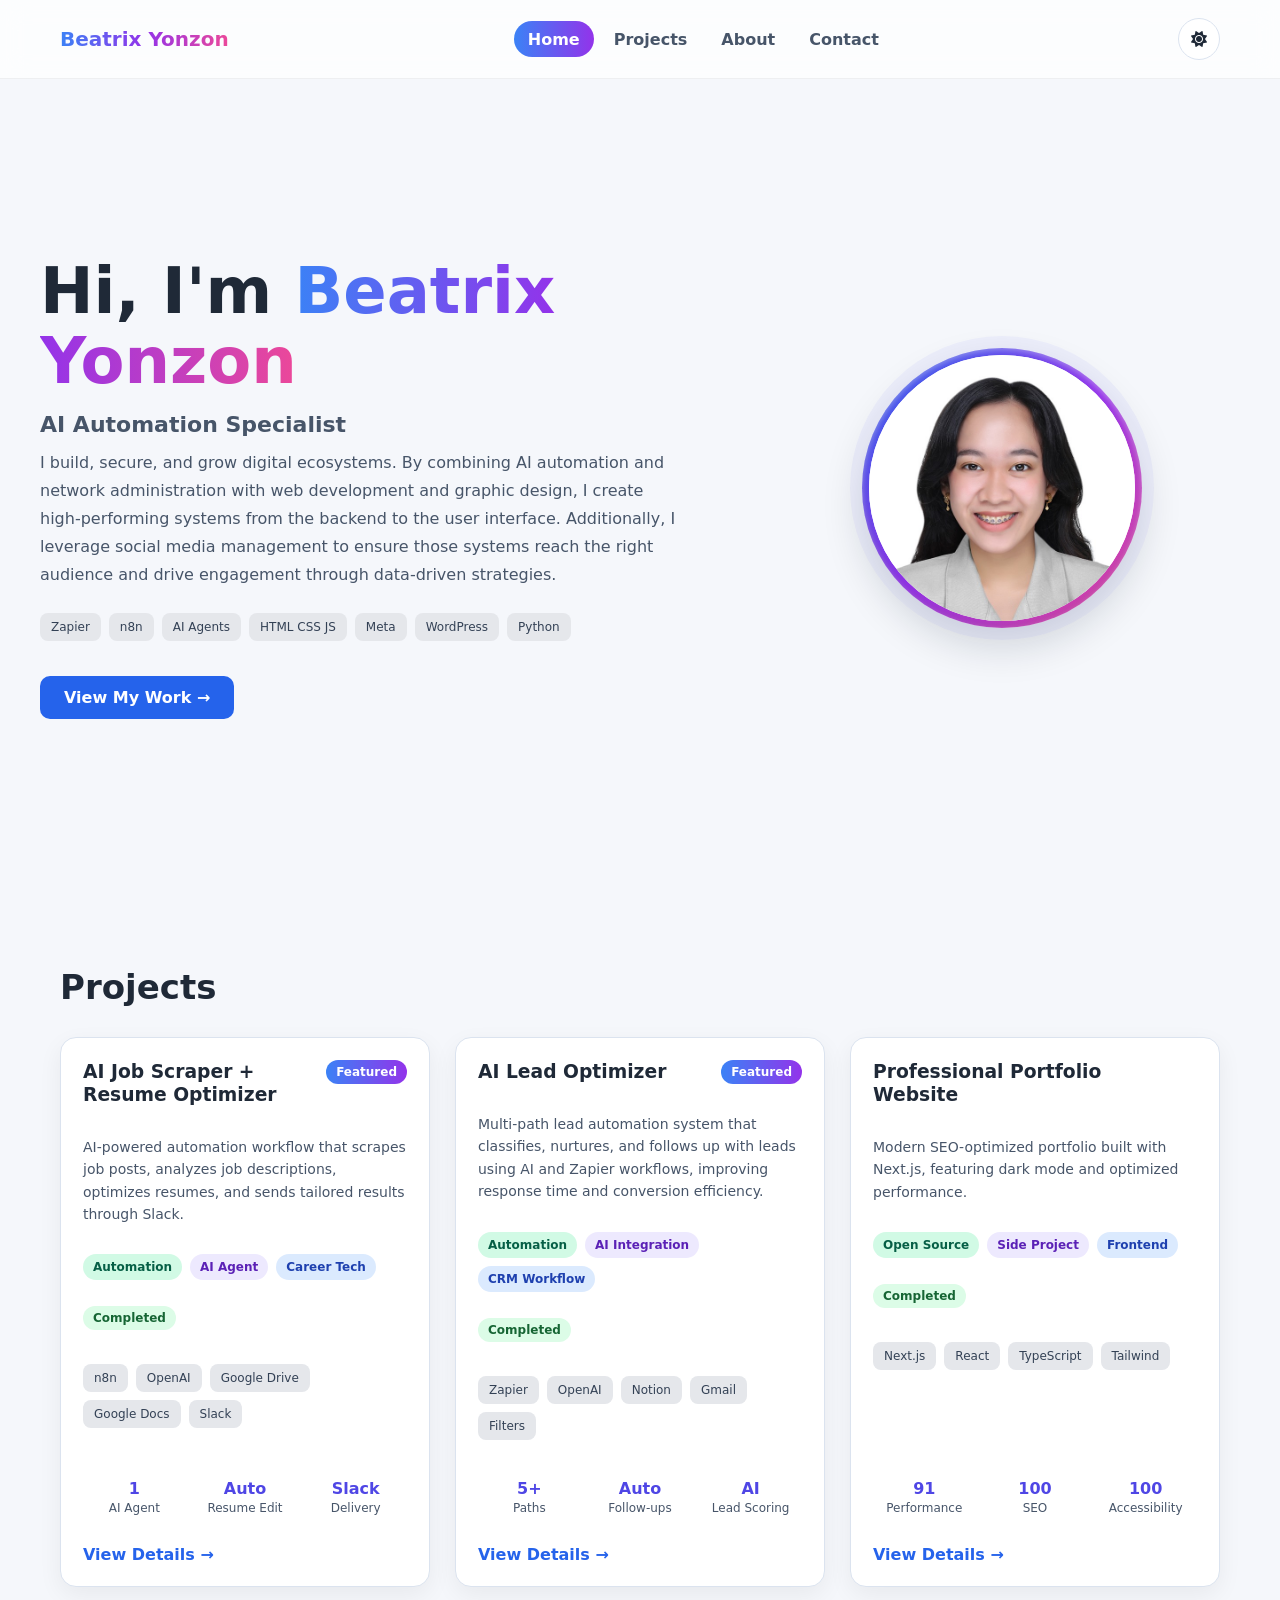
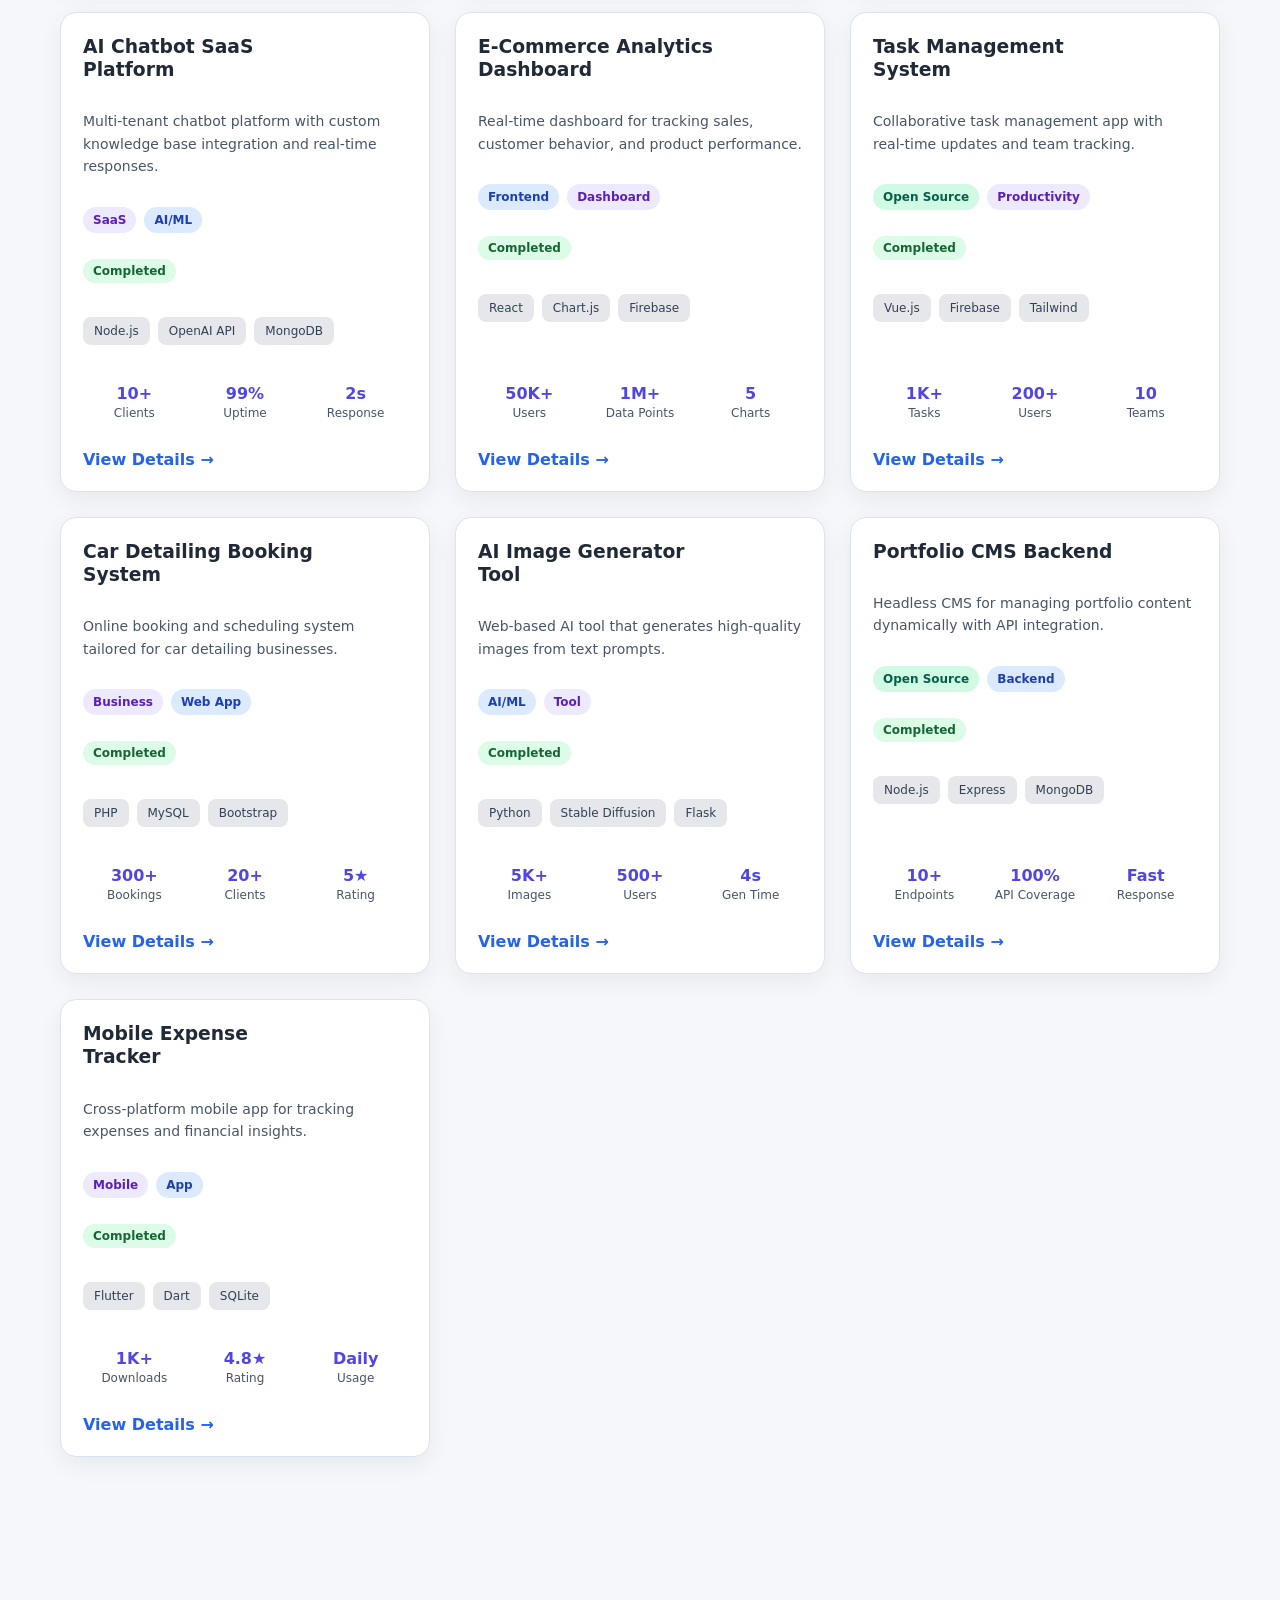
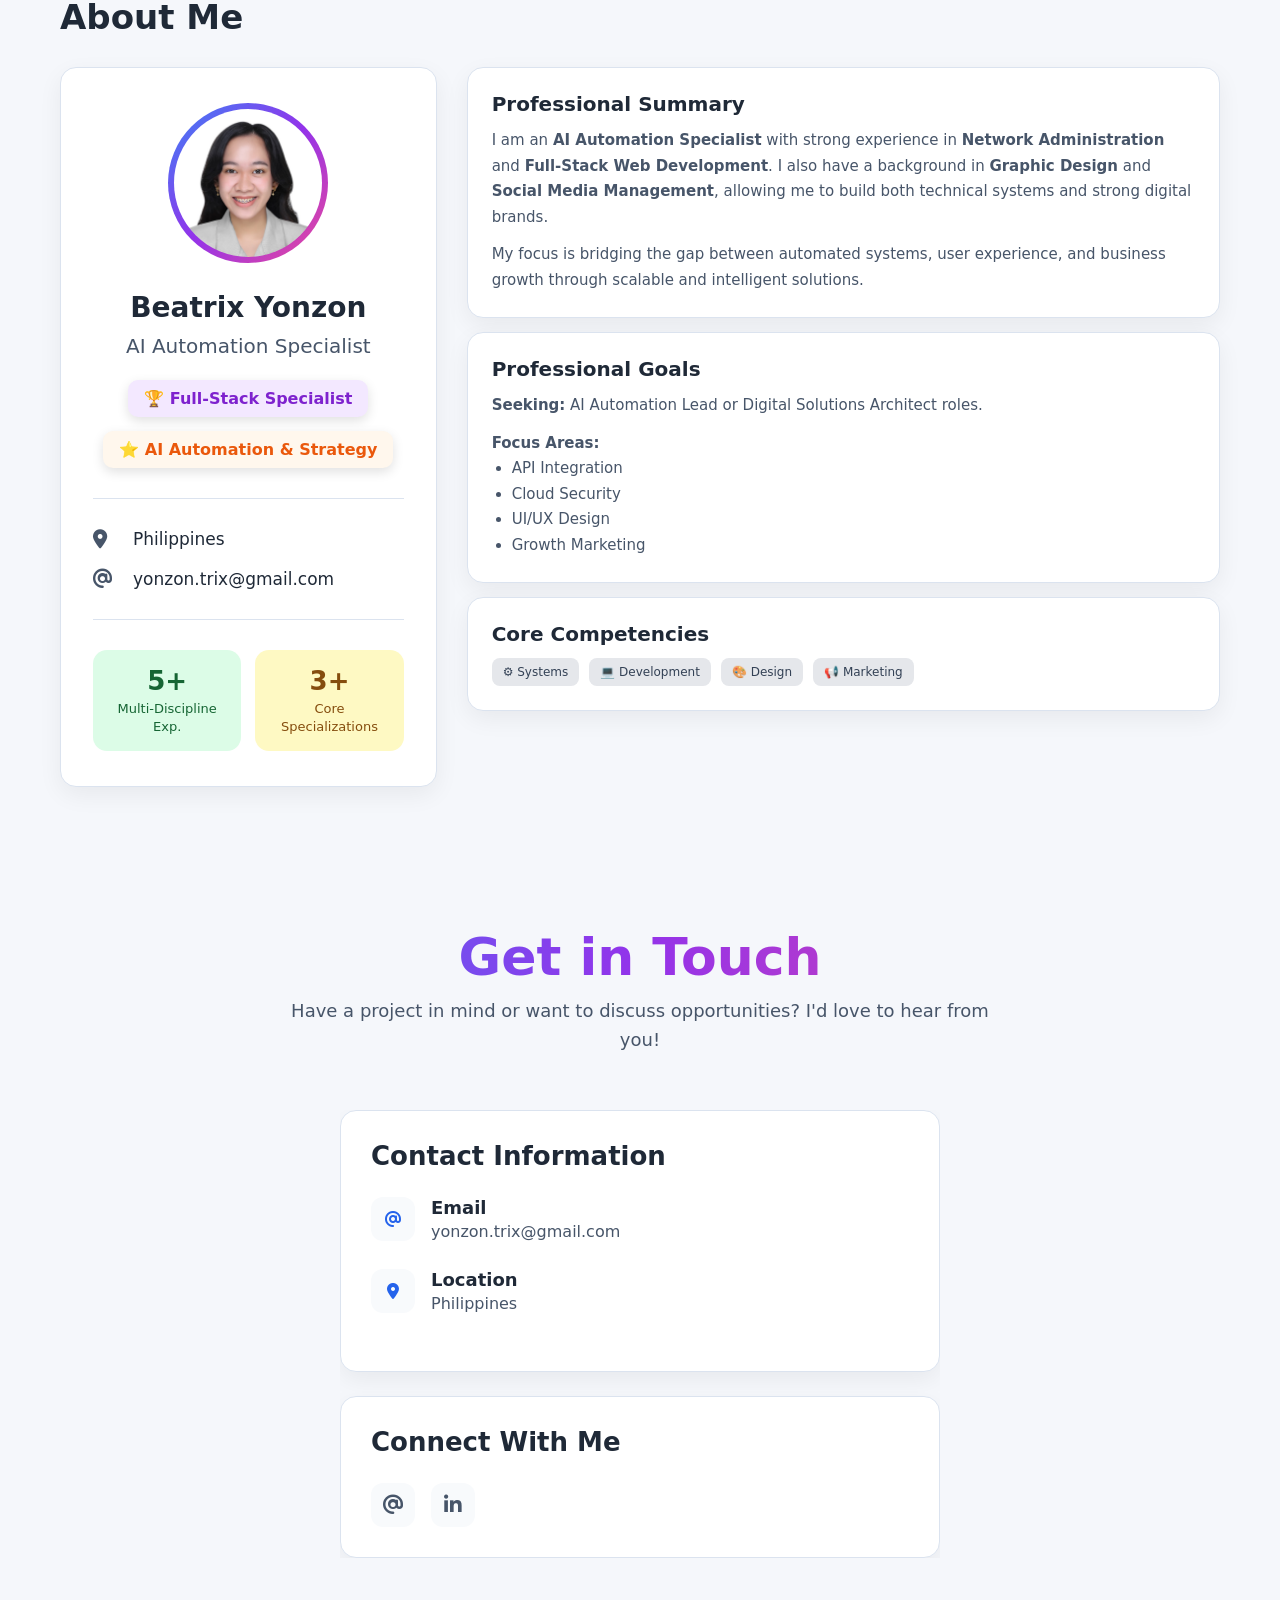
==== index.html @ f0797e43 "Rename html.html to index.html" ====
<!DOCTYPE html>
<html lang="en">
<head>
  <meta charset="UTF-8" />
  <meta name="viewport" content="width=device-width, initial-scale=1.0" />
  <meta name="description" content="Portfolio of Beatrix Yonzon, AI Automation Specialist." />

  <title>Beatrix Yonzon | Portfolio</title>

  <link rel="stylesheet" href="https://cdnjs.cloudflare.com/ajax/libs/font-awesome/6.5.0/css/all.min.css" />
  <link rel="stylesheet" href="css.css" />
</head>

<body>
  <!-- NAVBAR -->
  <header class="navbar">
    <a href="#hero" class="logo">Beatrix Yonzon</a>

    <nav class="nav-links" aria-label="Main navigation">
      <span class="nav-pill" aria-hidden="true"></span>

      <a class="active" href="#hero">Home</a>
      <a href="#projects">Projects</a>
      <a href="#about">About</a>
      <a href="#contact">Contact</a>
    </nav>

    <button id="themeToggle" class="theme-btn" type="button" aria-label="Toggle dark mode">
      <i class="fa-solid fa-sun" aria-hidden="true"></i>
    </button>
  </header>

  <main>
    <!-- HERO -->
    <section id="hero" class="hero">
      <div class="hero-left split-left">
        <h1>Hi, I'm <span class="gradient-text">Beatrix Yonzon</span></h1>
        <h2>AI Automation Specialist</h2>

        <p class="description">
          I build, secure, and grow digital ecosystems. By combining AI automation and network administration
          with web development and graphic design, I create high-performing systems from the backend to the user interface.
          Additionally, I leverage social media management to ensure those systems reach the right audience and drive engagement
          through data-driven strategies.
        </p>

        <div class="tags" aria-label="Skills">
          <span>Zapier</span>
          <span>n8n</span>
          <span>AI Agents</span>
          <span>HTML CSS JS</span>
          <span>Meta</span>
          <span>WordPress</span>
          <span>Python</span>
        </div>

        <a href="#projects" class="btn cta">View My Work →</a>
      </div>

      <div class="hero-right split-right">
        <div class="profile-frame">
          <img src="profile.jpg" alt="Portrait of Beatrix Yonzon" />
        </div>
      </div>
    </section>

    <!-- PROJECTS -->
    <section id="projects" class="projects reveal-up">
      <h2 class="section-title">Projects</h2>

      <div class="project-grid">
        <div class="project-card">
        <div class="card-header">
          <h3>AI Job Scraper + Resume Optimizer</h3>
          <span class="featured">Featured</span>
        </div>

        <p class="desc">
          AI-powered automation workflow that scrapes job posts, analyzes job descriptions,
          optimizes resumes, and sends tailored results through Slack.
        </p>

        <div class="links">
          <span class="link green">Automation</span>
          <span class="link purple">AI Agent</span>
          <span class="link blue">Career Tech</span>
        </div>

        <span class="status">Completed</span>

        <div class="tags">
          <span>n8n</span>
          <span>OpenAI</span>
          <span>Google Drive</span>
          <span>Google Docs</span>
          <span>Slack</span>
        </div>

        <div class="metrics">
          <div><strong>1</strong><p>AI Agent</p></div>
          <div><strong>Auto</strong><p>Resume Edit</p></div>
          <div><strong>Slack</strong><p>Delivery</p></div>
        </div>

        <a href="project1.html" class="details">View Details →</a>
      </div>
        </article>

        <div class="project-card">
      <div class="card-header">
        <h3>AI Lead Optimizer</h3>
        <span class="featured">Featured</span>
      </div>

      <p class="desc">
        Multi-path lead automation system that classifies, nurtures, and follows up with leads using AI and Zapier workflows, improving response time and conversion efficiency.
      </p>

      <div class="links">
        <span class="link green">Automation</span>
        <span class="link purple">AI Integration</span>
        <span class="link blue">CRM Workflow</span>
      </div>

      <span class="status">Completed</span>

      <div class="tags">
        <span>Zapier</span>
        <span>OpenAI</span>
        <span>Notion</span>
        <span>Gmail</span>
        <span>Filters</span>
      </div>

      <div class="metrics">
        <div><strong>5+</strong><p>Paths</p></div>
        <div><strong>Auto</strong><p>Follow-ups</p></div>
        <div><strong>AI</strong><p>Lead Scoring</p></div>
      </div>

      <a href="project2.html" class="details">View Details →</a>
      
    </div>
        <article class="project-card">
          <div class="card-header">
            <h3>Professional Portfolio Website</h3>
          </div>

          <p class="desc">Modern SEO-optimized portfolio built with Next.js, featuring dark mode and optimized performance.</p>

          <div class="links">
            <span class="link green">Open Source</span>
            <span class="link purple">Side Project</span>
            <span class="link blue">Frontend</span>
          </div>

          <span class="status">Completed</span>

          <div class="tags">
            <span>Next.js</span>
            <span>React</span>
            <span>TypeScript</span>
            <span>Tailwind</span>
          </div>

          <div class="metrics">
            <div><strong>91</strong><p>Performance</p></div>
            <div><strong>100</strong><p>SEO</p></div>
            <div><strong>100</strong><p>Accessibility</p></div>
          </div>

        <a href="project2.html" class="details">View Details →</a>

        </article>

        <article class="project-card">
          <div class="card-header"><h3>AI Chatbot SaaS Platform</h3></div>
          <p class="desc">Multi-tenant chatbot platform with custom knowledge base integration and real-time responses.</p>
          <div class="links"><span class="link purple">SaaS</span><span class="link blue">AI/ML</span></div>
          <span class="status">Completed</span>
          <div class="tags"><span>Node.js</span><span>OpenAI API</span><span>MongoDB</span></div>
          <div class="metrics"><div><strong>10+</strong><p>Clients</p></div><div><strong>99%</strong><p>Uptime</p></div><div><strong>2s</strong><p>Response</p></div></div>
          <a href="#" class="details">View Details →</a>
        </article>

        <article class="project-card">
          <div class="card-header"><h3>E-Commerce Analytics Dashboard</h3></div>
          <p class="desc">Real-time dashboard for tracking sales, customer behavior, and product performance.</p>
          <div class="links"><span class="link blue">Frontend</span><span class="link purple">Dashboard</span></div>
          <span class="status">Completed</span>
          <div class="tags"><span>React</span><span>Chart.js</span><span>Firebase</span></div>
          <div class="metrics"><div><strong>50K+</strong><p>Users</p></div><div><strong>1M+</strong><p>Data Points</p></div><div><strong>5</strong><p>Charts</p></div></div>
          <a href="#" class="details">View Details →</a>
        </article>

        <article class="project-card">
          <div class="card-header"><h3>Task Management System</h3></div>
          <p class="desc">Collaborative task management app with real-time updates and team tracking.</p>
          <div class="links"><span class="link green">Open Source</span><span class="link purple">Productivity</span></div>
          <span class="status">Completed</span>
          <div class="tags"><span>Vue.js</span><span>Firebase</span><span>Tailwind</span></div>
          <div class="metrics"><div><strong>1K+</strong><p>Tasks</p></div><div><strong>200+</strong><p>Users</p></div><div><strong>10</strong><p>Teams</p></div></div>
          <a href="#" class="details">View Details →</a>
        </article>

        <article class="project-card">
          <div class="card-header"><h3>Car Detailing Booking System</h3></div>
          <p class="desc">Online booking and scheduling system tailored for car detailing businesses.</p>
          <div class="links"><span class="link purple">Business</span><span class="link blue">Web App</span></div>
          <span class="status">Completed</span>
          <div class="tags"><span>PHP</span><span>MySQL</span><span>Bootstrap</span></div>
          <div class="metrics"><div><strong>300+</strong><p>Bookings</p></div><div><strong>20+</strong><p>Clients</p></div><div><strong>5★</strong><p>Rating</p></div></div>
          <a href="#" class="details">View Details →</a>
        </article>

        <article class="project-card">
          <div class="card-header"><h3>AI Image Generator Tool</h3></div>
          <p class="desc">Web-based AI tool that generates high-quality images from text prompts.</p>
          <div class="links"><span class="link blue">AI/ML</span><span class="link purple">Tool</span></div>
          <span class="status">Completed</span>
          <div class="tags"><span>Python</span><span>Stable Diffusion</span><span>Flask</span></div>
          <div class="metrics"><div><strong>5K+</strong><p>Images</p></div><div><strong>500+</strong><p>Users</p></div><div><strong>4s</strong><p>Gen Time</p></div></div>
          <a href="#" class="details">View Details →</a>
        </article>

        <article class="project-card">
          <div class="card-header"><h3>Portfolio CMS Backend</h3></div>
          <p class="desc">Headless CMS for managing portfolio content dynamically with API integration.</p>
          <div class="links"><span class="link green">Open Source</span><span class="link blue">Backend</span></div>
          <span class="status">Completed</span>
          <div class="tags"><span>Node.js</span><span>Express</span><span>MongoDB</span></div>
          <div class="metrics"><div><strong>10+</strong><p>Endpoints</p></div><div><strong>100%</strong><p>API Coverage</p></div><div><strong>Fast</strong><p>Response</p></div></div>
          <a href="#" class="details">View Details →</a>
        </article>

        <article class="project-card">
          <div class="card-header"><h3>Mobile Expense Tracker</h3></div>
          <p class="desc">Cross-platform mobile app for tracking expenses and financial insights.</p>
          <div class="links"><span class="link purple">Mobile</span><span class="link blue">App</span></div>
          <span class="status">Completed</span>
          <div class="tags"><span>Flutter</span><span>Dart</span><span>SQLite</span></div>
          <div class="metrics"><div><strong>1K+</strong><p>Downloads</p></div><div><strong>4.8★</strong><p>Rating</p></div><div><strong>Daily</strong><p>Usage</p></div></div>
          <a href="#" class="details">View Details →</a>
        </article>
      </div>
    </section>

    <!-- ABOUT -->
    <section id="about" class="about reveal-up">
      <h2 class="section-title">About Me</h2>

      <div class="about-grid">
        <aside class="profile-card about-profile-card">
          <div class="about-avatar">
            <img src="profile.jpg" alt="Portrait of Beatrix Yonzon" />
          </div>

          <h3>Beatrix Yonzon</h3>
          <p class="about-role">AI Automation Specialist</p>

          <div class="about-badges">
            <span class="about-badge purple">🏆 Full-Stack Specialist</span>
            <span class="about-badge orange">⭐ AI Automation & Strategy</span>
          </div>

          <div class="about-divider"></div>

          <div class="about-contact">
            <p><i class="fa-solid fa-location-dot" aria-hidden="true"></i> Philippines</p>
            <p><i class="fa-solid fa-at" aria-hidden="true"></i> yonzon.trix@gmail.com</p>
          </div>

          <div class="about-divider"></div>

          <div class="quick-stats">
            <div class="stat green">
              <h4>5+</h4>
              <p>Multi-Discipline Exp.</p>
            </div>

            <div class="stat yellow">
              <h4>3+</h4>
              <p>Core Specializations</p>
            </div>
          </div>
        </aside>

        <div class="about-content">
          <div class="section-box">
            <h3>Professional Summary</h3>
            <p>
              I am an <strong>AI Automation Specialist</strong> with strong experience in <strong>Network Administration</strong>
              and <strong>Full-Stack Web Development</strong>. I also have a background in <strong>Graphic Design</strong>
              and <strong>Social Media Management</strong>, allowing me to build both technical systems and strong digital brands.
            </p>

            <p>
              My focus is bridging the gap between automated systems, user experience, and business growth through scalable
              and intelligent solutions.
            </p>
          </div>

          <div class="section-box">
            <h3>Professional Goals</h3>
            <p><strong>Seeking:</strong> AI Automation Lead or Digital Solutions Architect roles.</p>
            <p><strong>Focus Areas:</strong></p>

            <ul>
              <li>API Integration</li>
              <li>Cloud Security</li>
              <li>UI/UX Design</li>
              <li>Growth Marketing</li>
            </ul>
          </div>

          <div class="section-box">
            <h3>Core Competencies</h3>

            <div class="icons">
              <span>⚙️ Systems</span>
              <span>💻 Development</span>
              <span>🎨 Design</span>
              <span>📢 Marketing</span>
            </div>
          </div>
        </div>
      </div>
    </section>

    <!-- CONTACT -->
    <section id="contact" class="contact reveal-split">
      <h2 class="contact-title">Get in Touch</h2>
      <p class="contact-subtitle">
        Have a project in mind or want to discuss opportunities? I'd love to hear from you!
      </p>

      <div class="contact-grid">
        <div class="contact-left split-left-scroll">
          <div class="contact-card">
            <h3>Contact Information</h3>

            <div class="contact-item">
              <div class="contact-icon">
                <i class="fa-solid fa-at" aria-hidden="true"></i>
              </div>
              <div class="contact-text">
                <strong>Email</strong>
                <span>yonzon.trix@gmail.com</span>
              </div>
            </div>

            <div class="contact-item">
              <div class="contact-icon">
                <i class="fa-solid fa-location-dot" aria-hidden="true"></i>
              </div>
              <div class="contact-text">
                <strong>Location</strong>
                <span>Philippines</span>
              </div>
            </div>
          </div>

          <div class="contact-card">
            <h3>Connect With Me</h3>

            <div class="social-icons">
              <a href="mailto:yonzon.trix@gmail.com" aria-label="Email">
                <i class="fa-solid fa-at"></i>
              </a>

              <a href="#" aria-label="LinkedIn">
                <i class="fa-brands fa-linkedin-in"></i>
              </a>
            </div>
          </div>
        </div>

      </div>
    </section>
  </main>

  <script src="js.js"></script>
</body>
</html>
---- css.css ----
:root {
  --bg: #f5f7fb;
  --surface: #ffffff;
  --surface-2: #f8fafc;
  --text: #1f2937;
  --text-muted: #475569;
  --border: #dbe3ef;
  --blue: #2563eb;
  --purple: #9333ea;
  --pink: #ec4899;
  --shadow: 0 8px 25px rgba(0, 0, 0, 0.06);
  --shadow-hover: 0 18px 45px rgba(15, 23, 42, 0.14);
  --radius: 16px;
  --transition: 0.28s ease;
}

* {
  margin: 0;
  padding: 0;
  box-sizing: border-box;
}

html {
  scroll-behavior: smooth;
  scroll-padding-top: 92px;
}

body {
  min-height: 100vh;
  background: var(--bg);
  color: var(--text);
  font-family: "Segoe UI", system-ui, -apple-system, BlinkMacSystemFont, sans-serif;
}

body.dark {
  --bg: #0f172a;
  --surface: #1e293b;
  --surface-2: #172554;
  --text: #f8fafc;
  --text-muted: #cbd5e1;
  --border: #334155;
  --shadow: none;
  --shadow-hover: 0 18px 45px rgba(0, 0, 0, 0.28);
}

img {
  max-width: 100%;
  display: block;
}

a {
  color: inherit;
}

section {
  background: var(--bg);
}

.gradient-text,
.logo,
.contact-title {
  background: linear-gradient(90deg, #3b82f6, #9333ea, #ec4899);
  -webkit-background-clip: text;
  background-clip: text;
  color: transparent;
}

/* NAVBAR */
.navbar {
  position: sticky;
  top: 0;
  z-index: 1000;

  display: flex;
  align-items: center;
  justify-content: space-between;
  gap: 24px;

  padding: 18px 60px;
  background: rgba(255, 255, 255, 0.72);
  border-bottom: 1px solid rgba(15, 23, 42, 0.06);
  backdrop-filter: blur(14px);
  -webkit-backdrop-filter: blur(14px);
  transition: background var(--transition), box-shadow var(--transition), border-color var(--transition);
}

body.dark .navbar {
  background: rgba(15, 23, 42, 0.86);
  border-bottom-color: rgba(148, 163, 184, 0.18);
}

.navbar.scrolled {
  box-shadow: 0 8px 24px rgba(15, 23, 42, 0.08);
}

.logo {
  text-decoration: none;
  font-size: 20px;
  font-weight: 800;
  white-space: nowrap;
}

.nav-links {
  position: relative;
  display: flex;
  align-items: center;
  gap: 6px;
}

.nav-links a {
  position: relative;
  z-index: 2;
  padding: 8px 14px;
  border-radius: 999px;
  color: var(--text-muted);
  font-weight: 600;
  text-decoration: none;
  transition: color var(--transition);
}

.nav-links a.active {
  color: #ffffff;
}

.nav-pill {
  position: absolute;
  top: 50%;
  left: 0;
  z-index: 1;

  height: 36px;
  border-radius: 999px;
  background: linear-gradient(90deg, #3b82f6, #9333ea);
  transform: translateY(-50%);
  transition: width 0.35s cubic-bezier(0.22, 1, 0.36, 1), left 0.35s cubic-bezier(0.22, 1, 0.36, 1);
}

.theme-btn {
  width: 42px;
  height: 42px;
  border: 1px solid var(--border);
  border-radius: 999px;
  background: var(--surface);
  color: var(--text);
  cursor: pointer;

  display: grid;
  place-items: center;
  font-size: 16px;
  transition: transform var(--transition), box-shadow var(--transition), background var(--transition);
}

.theme-btn:hover {
  transform: translateY(-2px);
  box-shadow: var(--shadow-hover);
}

/* HERO */
.hero {
  max-width: 1300px;
  min-height: calc(100vh - 82px);
  margin: 0 auto;
  padding: 110px 40px;

  display: grid;
  grid-template-columns: 1.15fr 0.85fr;
  align-items: center;
  gap: 80px;
  overflow: hidden;
}

.hero-left {
  max-width: 650px;
}

.hero-left h1 {
  margin-bottom: 16px;
  font-size: clamp(40px, 6vw, 64px);
  line-height: 1.08;
}

.hero-left h2 {
  margin-bottom: 12px;
  color: var(--text-muted);
  font-size: 22px;
  font-weight: 600;
}

.description {
  margin-bottom: 24px;
  color: var(--text-muted);
  font-size: 16px;
  line-height: 1.75;
}

.btn,
.cta {
  display: inline-flex;
  align-items: center;
  justify-content: center;
  margin-top: 10px;
  padding: 12px 24px;
  border: none;
  border-radius: 10px;
  background: var(--blue);
  color: white;
  font-size: 16px;
  font-weight: 700;
  text-decoration: none;
  cursor: pointer;
  transition: transform var(--transition), box-shadow var(--transition);
}

.btn:hover,
.cta:hover {
  transform: translateY(-2px);
  box-shadow: 0 10px 22px rgba(37, 99, 235, 0.28);
}

.hero-right {
  display: flex;
  justify-content: center;
}

.profile-frame {
  position: relative;
  width: 280px;
  height: 280px;
  padding: 7px;
  border-radius: 50%;
  background: linear-gradient(135deg, #2563eb, #9333ea, #ec4899);
  box-shadow:
    0 0 0 12px rgba(99, 102, 241, 0.06),
    0 18px 40px rgba(15, 23, 42, 0.16),
    inset 0 2px 6px rgba(255, 255, 255, 0.4),
    inset 0 -4px 8px rgba(0, 0, 0, 0.1);
}

.profile-frame::before {
  content: "";
  position: absolute;
  inset: 7px;
  z-index: 1;
  border-radius: 50%;
  background: var(--surface);
}

.profile-frame img {
  position: relative;
  z-index: 2;
  width: 100%;
  height: 100%;
  border-radius: 50%;
  object-fit: cover;
}

/* COMMON TAGS */
.tags {
  display: flex;
  flex-wrap: wrap;
  gap: 8px;
  margin: 10px 0 25px;
}

.tags span,
.icons span {
  display: inline-flex;
  align-items: center;
  border: 1px solid transparent;
  border-radius: 8px;
  background: #e5e7eb;
  color: #334155;
  padding: 6px 10px;
  font-size: 12px;
  transition: background var(--transition), color var(--transition), transform var(--transition), border-color var(--transition);
}

.tags span:hover,
.icons span:hover {
  transform: translateY(-2px);
  background: linear-gradient(135deg, #6366f1, #9333ea);
  color: white;
}

body.dark .tags span,
body.dark .icons span {
  background: #172554;
  border-color: #334155;
  color: #93c5fd;
}

/* SECTIONS */
.projects,
.about,
.contact {
  padding: 70px 60px;
}

.section-title {
  margin-bottom: 30px;
  color: var(--text);
  font-size: 34px;
}

/* PROJECTS */
.project-grid {
  display: grid;
  grid-template-columns: repeat(3, minmax(0, 1fr));
  gap: 25px;
}

.project-card,
.profile-card,
.section-box,
.contact-card{
  background: var(--surface);
  border: 1px solid var(--border);
  border-radius: var(--radius);
  box-shadow: var(--shadow);
}

.project-card {
  display: flex;
  flex-direction: column;
  gap: 14px;
  position: relative;
  isolation: isolate;
  overflow: hidden;
  padding: 22px;
  transition: transform var(--transition), box-shadow var(--transition), border-color var(--transition);
}

.project-card::before {
  content: "";
  position: absolute;
  inset: 0;
  z-index: -1;
  border-radius: inherit;
  background: linear-gradient(135deg, #c7d2fe, #fbcfe8);
  opacity: 0;
  transition: opacity var(--transition);
}

.project-card:hover {
  transform: translateY(-8px) scale(1.01);
  box-shadow: var(--shadow-hover);
  border-color: transparent;
}

.project-card:hover::before {
  opacity: 1;
}

body.dark .project-card:hover h3,
body.dark .project-card:hover p,
body.dark .project-card:hover .desc,
body.dark .project-card:hover .details {
  color: #1f2937;
}

.card-header {
  display: flex;
  justify-content: space-between;
  align-items: flex-start;
  gap: 16px;
}

.card-header h3 {
  flex: 1;
  max-width: 75%;
  line-height: 1.25;
}

.featured,
.status,
.link {
  display: inline-flex;
  align-items: center;
  width: fit-content;
  border-radius: 999px;
  white-space: nowrap;
}

.featured {
  background: linear-gradient(90deg, #3b82f6, #9333ea);
  color: #ffffff;
  padding: 5px 10px;
  font-size: 12px;
  font-weight: 700;
}

.desc {
  margin: 15px 0;
  color: var(--text-muted);
  font-size: 14px;
  width: 100%;
  line-height: 1.6;
}

.links {
  display: flex;
  flex-wrap: wrap;
  gap: 8px;
  margin-bottom: 12px;
}

.links span,
.tags span {
  margin: 0;
}

.link {
  padding: 6px 10px;
  font-size: 12px;
  font-weight: 600;
}

.link.green { background: #d1fae5; color: #065f46; }
.link.purple { background: #ede9fe; color: #5b21b6; }
.link.blue { background: #dbeafe; color: #1e40af; }

.status {
  margin-bottom: 10px;
  padding: 5px 10px;
  background: #dcfce7;
  color: #166534;
  font-size: 12px;
  font-weight: 700;
  width: fit-content;
}

.metrics {
  display: grid;
  grid-template-columns: repeat(3, 1fr);
  gap: 8px;
  margin: 16px 0;
  text-align: center;
  margin-top: auto;
}

.metrics strong {
  display: block;
  margin-bottom: 3px;
  color: #4f46e5;
  font-size: 16px;
}

.metrics p {
  color: var(--text-muted);
  font-size: 12px;
}

.details {
  color: var(--blue);
  font-weight: 700;
  text-decoration: none;
}

/* ABOUT */
.about-grid {
  display: grid;
  grid-template-columns: minmax(280px, 1fr) 2fr;
  gap: 30px;
}

.about-profile-card {
  padding: 35px 32px;
  text-align: center;
}

.about-avatar {
  width: 160px;
  height: 160px;
  margin: 0 auto 28px;
  padding: 6px;
  border-radius: 50%;
  background: linear-gradient(135deg, #3b82f6, #9333ea, #ec4899);
}

.about-avatar img {
  width: 100%;
  height: 100%;
  border-radius: 50%;
  object-fit: cover;
}

.about-profile-card h3 {
  margin-bottom: 10px;
  font-size: 28px;
}

.about-role {
  margin-bottom: 22px;
  color: var(--text-muted);
  font-size: 20px;
}

.about-badges,
.about-content {
  display: flex;
  flex-direction: column;
  gap: 14px;
}

.about-badge {
  width: fit-content;
  margin: 0 auto;
  padding: 9px 16px;
  border-radius: 10px;
  font-weight: 700;
  box-shadow: 0 4px 12px rgba(0, 0, 0, 0.12);
}

.about-badge.purple { background: #f3e8ff; color: #7e22ce; }
.about-badge.orange { background: #fff7ed; color: #ea580c; }

.about-divider {
  height: 1px;
  margin: 30px 0;
  background: var(--border);
}

.about-contact {
  text-align: left;
}

.about-contact p {
  display: flex;
  align-items: center;
  gap: 18px;
  margin-bottom: 20px;
  color: var(--text);
  font-size: 17px;
}

.about-contact i {
  width: 22px;
  color: var(--text-muted);
  font-size: 19px;
}

.quick-stats {
  display: grid;
  grid-template-columns: repeat(2, 1fr);
  gap: 14px;
}

.stat {
  padding: 16px 12px;
  border-radius: 14px;
  text-align: center;
}

.stat h4 {
  margin-bottom: 4px;
  font-size: 26px;
}

.stat p {
  font-size: 13px;
  line-height: 1.35;
}

.stat.green { background: #dcfce7; color: #166534; }
.stat.yellow { background: #fef9c3; color: #854d0e; }

.section-box {
  padding: 24px;
}

.section-box h3 {
  margin-bottom: 12px;
  font-size: 20px;
}

.section-box p,
.section-box li {
  color: var(--text-muted);
  font-size: 15px;
  line-height: 1.7;
}

.section-box p + p {
  margin-top: 12px;
}

.section-box ul {
  margin-left: 20px;
}

.icons {
  display: flex;
  flex-wrap: wrap;
  gap: 10px;
}

/* CONTACT */
.contact-title {
  margin-bottom: 10px;
  text-align: center;
  font-size: clamp(40px, 5vw, 52px);
}

.contact-subtitle {
  max-width: 720px;
  margin: 0 auto 56px;
  color: var(--text-muted);
  text-align: center;
  font-size: 18px;
  line-height: 1.6;
}

.contact-grid {
  display: grid;
  grid-template-columns: 1fr;
  gap: 30px;
  max-width: 600px;
  margin: 0 auto;
  overflow: hidden;
}

.contact-left {
  display: flex;
  flex-direction: column;
  gap: 24px;
}

.contact-card{
  padding: 30px;
}

.contact-card h3{
  margin-bottom: 26px;
  font-size: 26px;
}

.contact-item {
  display: flex;
  align-items: flex-start;
  gap: 16px;
  margin-bottom: 28px;
}

.contact-icon,
.social-icons a {
  display: grid;
  place-items: center;
  flex: 0 0 auto;
  width: 44px;
  height: 44px;
  border-radius: 12px;
  background: var(--surface-2);
  color: var(--blue);
}

.contact-text strong {
  display: block;
  margin-bottom: 4px;
  font-size: 18px;
}

.contact-text span {
  color: var(--text-muted);
  font-size: 16px;
}

.social-icons {
  display: flex;
  align-items: center;
  gap: 16px;
}

.social-icons a {
  color: var(--text-muted);
  text-decoration: none;
  font-size: 20px;
  transition: transform var(--transition), background var(--transition), color var(--transition), box-shadow var(--transition);
}

.social-icons a:hover {
  background: linear-gradient(135deg, #3b82f6, #9333ea);
  color: white;
  transform: translateY(-3px);
  box-shadow: var(--shadow-hover);
}

/* PAGE TRANSITIONS */
.split-left {
  animation: heroLeftIn 0.9s cubic-bezier(0.22, 1, 0.36, 1) both;
}

.split-right {
  animation: heroRightIn 0.9s cubic-bezier(0.22, 1, 0.36, 1) both;
}

.reveal-up,
.split-left-scroll,
.split-right-scroll {
  opacity: 0;
  will-change: transform, opacity;
}

.reveal-up {
  transform: translateY(42px);
  transition: opacity 0.75s ease, transform 0.75s ease;
}

.reveal-up.show {
  opacity: 1;
  transform: translateY(0);
}

.split-left-scroll {
  transform: translateX(-60px);
  transition: opacity 0.85s ease, transform 0.85s ease;
}

.split-right-scroll {
  transform: translateX(60px);
  transition: opacity 0.85s ease, transform 0.85s ease;
}

.reveal-split.show .split-left-scroll,
.reveal-split.show .split-right-scroll {
  opacity: 1;
  transform: translateX(0);
}

@keyframes heroLeftIn {
  from {
    opacity: 0;
    transform: translateX(-72px);
  }
  to {
    opacity: 1;
    transform: translateX(0);
  }
}

@keyframes heroRightIn {
  from {
    opacity: 0;
    transform: translateX(72px);
  }
  to {
    opacity: 1;
    transform: translateX(0);
  }
}

/* RESPONSIVE */
@media (max-width: 1024px) {
  .project-grid {
    grid-template-columns: repeat(2, minmax(0, 1fr));
  }

  .about-grid,
  .contact-grid {
    grid-template-columns: 1fr;
  }
}

@media (max-width: 900px) {
  .navbar {
    padding: 16px 24px;
  }

  .hero {
    grid-template-columns: 1fr;
    gap: 44px;
    padding: 82px 24px;
    text-align: center;
  }

  .hero-left {
    max-width: none;
  }

  .hero-right {
    order: -1;
  }

  .description {
    margin-inline: auto;
  }

  .tags {
    justify-content: center;
  }

  .projects,
  .about,
  .contact {
    padding: 60px 24px;
  }
}

@media (max-width: 720px) {
  .navbar {
    flex-wrap: wrap;
  }

  .nav-links {
    order: 3;
    width: 100%;
    justify-content: center;
  }

  .nav-links a {
    padding: 8px 10px;
    font-size: 14px;
  }

  .project-grid {
    grid-template-columns: 1fr;
  }

  .profile-frame {
    width: 230px;
    height: 230px;
  }

  .metrics {
    grid-template-columns: 1fr;
    text-align: left;
  }
}

@media (prefers-reduced-motion: reduce) {
  html {
    scroll-behavior: auto;
  }

  *,
  *::before,
  *::after {
    animation-duration: 0.01ms !important;
    animation-iteration-count: 1 !important;
    transition-duration: 0.01ms !important;
  }

  .reveal-up,
  .split-left-scroll,
  .split-right-scroll {
    opacity: 1;
    transform: none;
  }
}
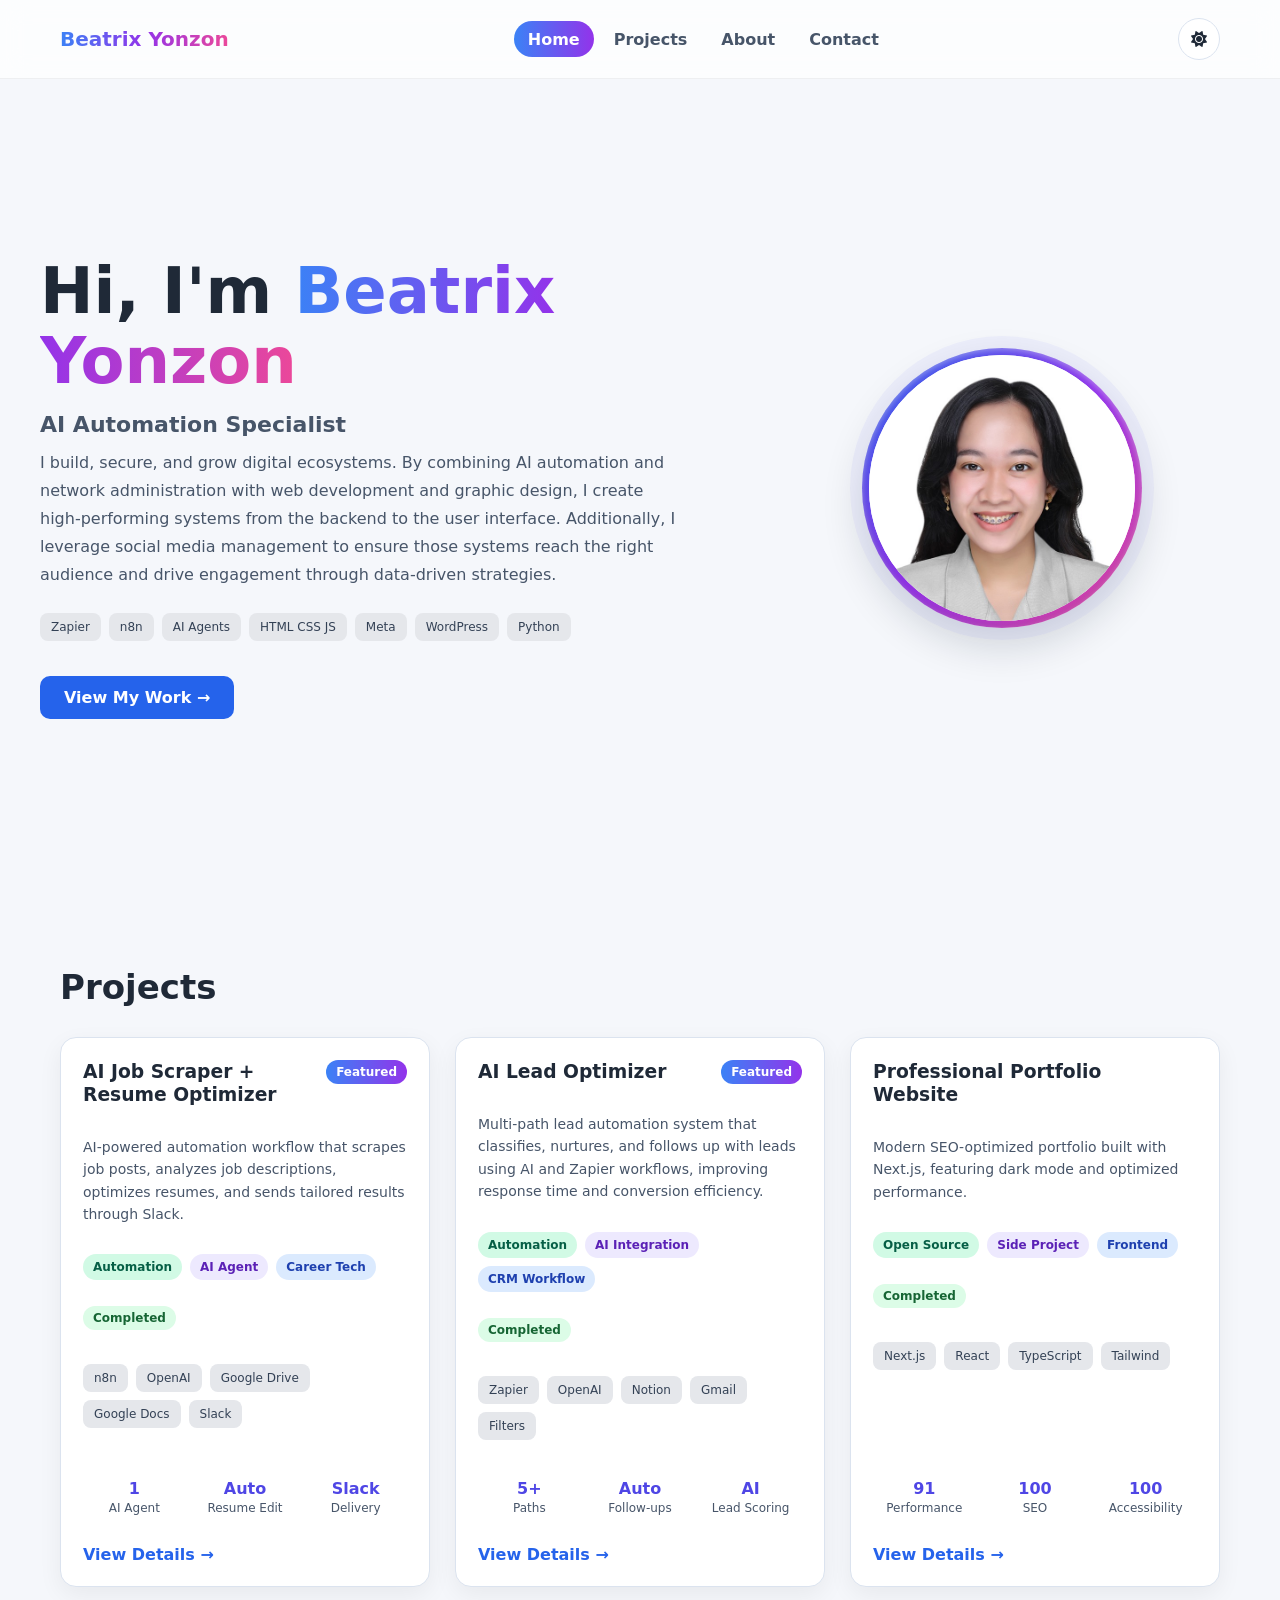
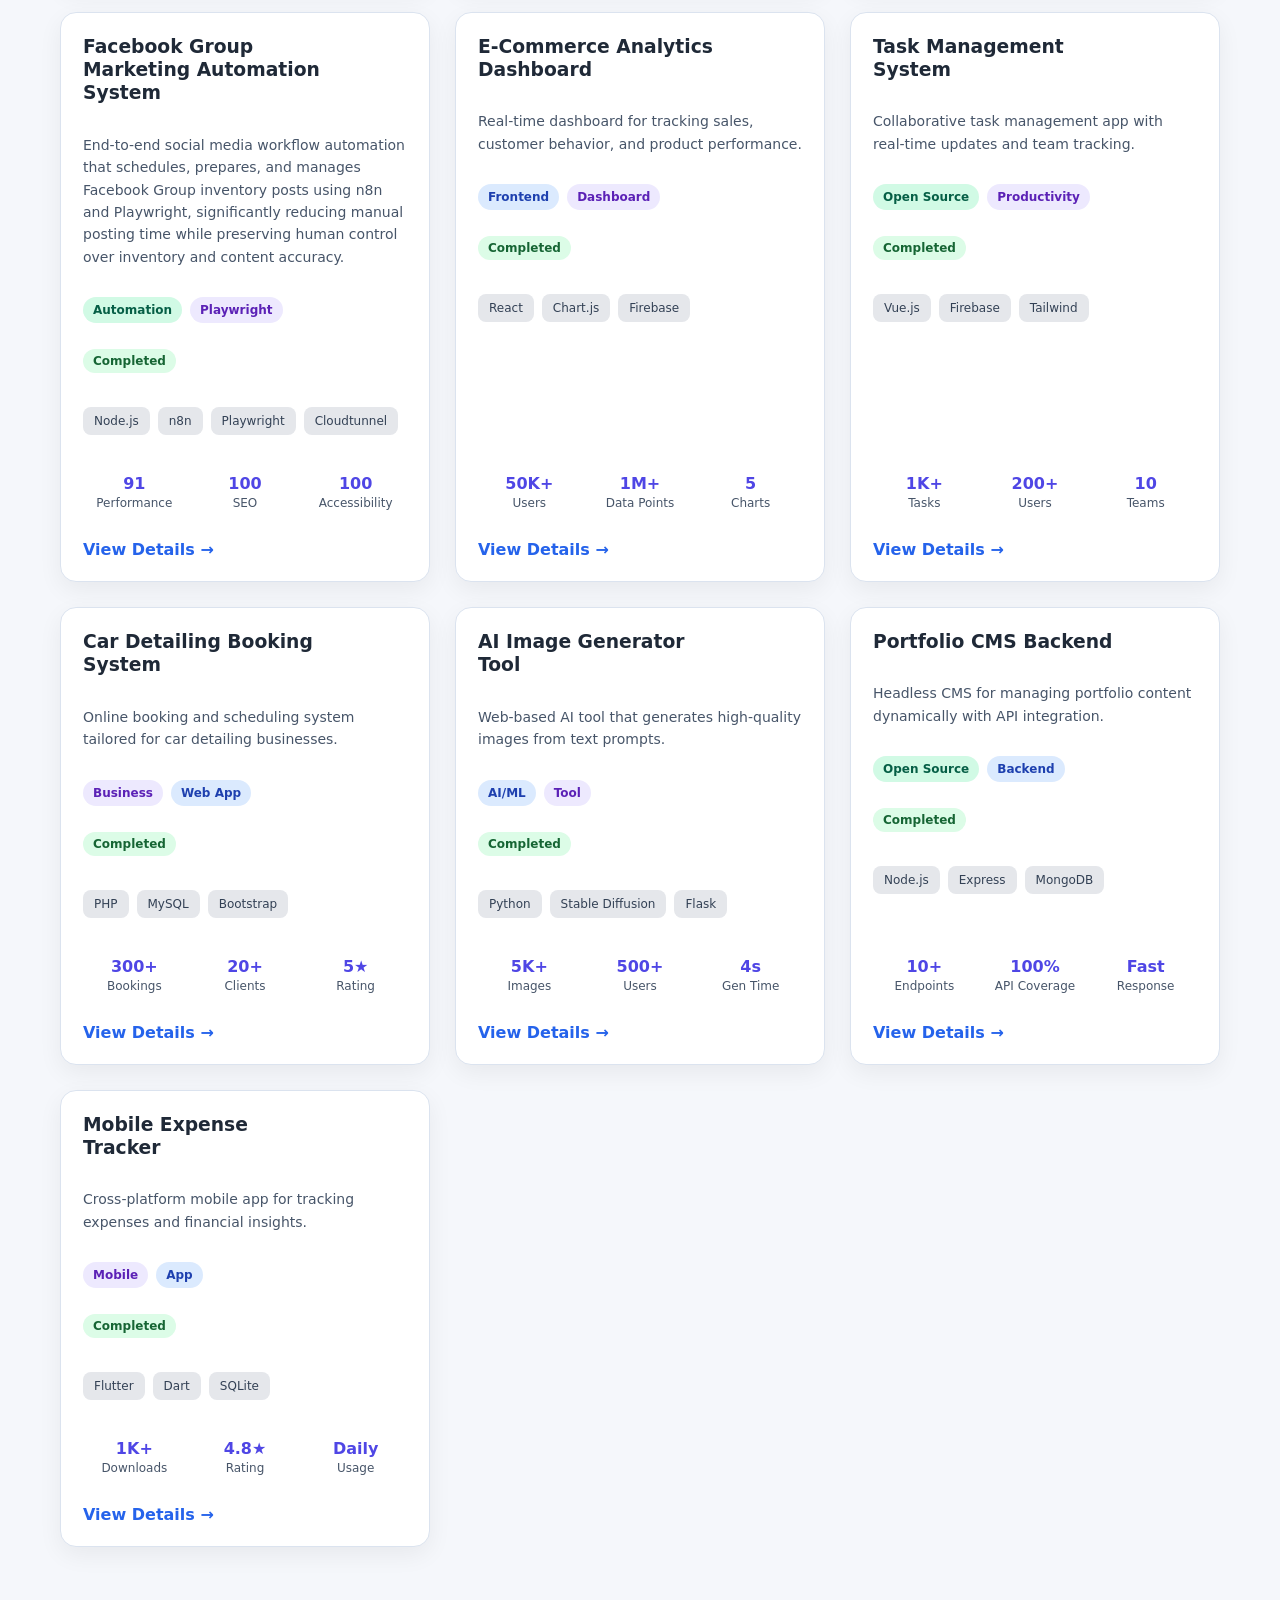
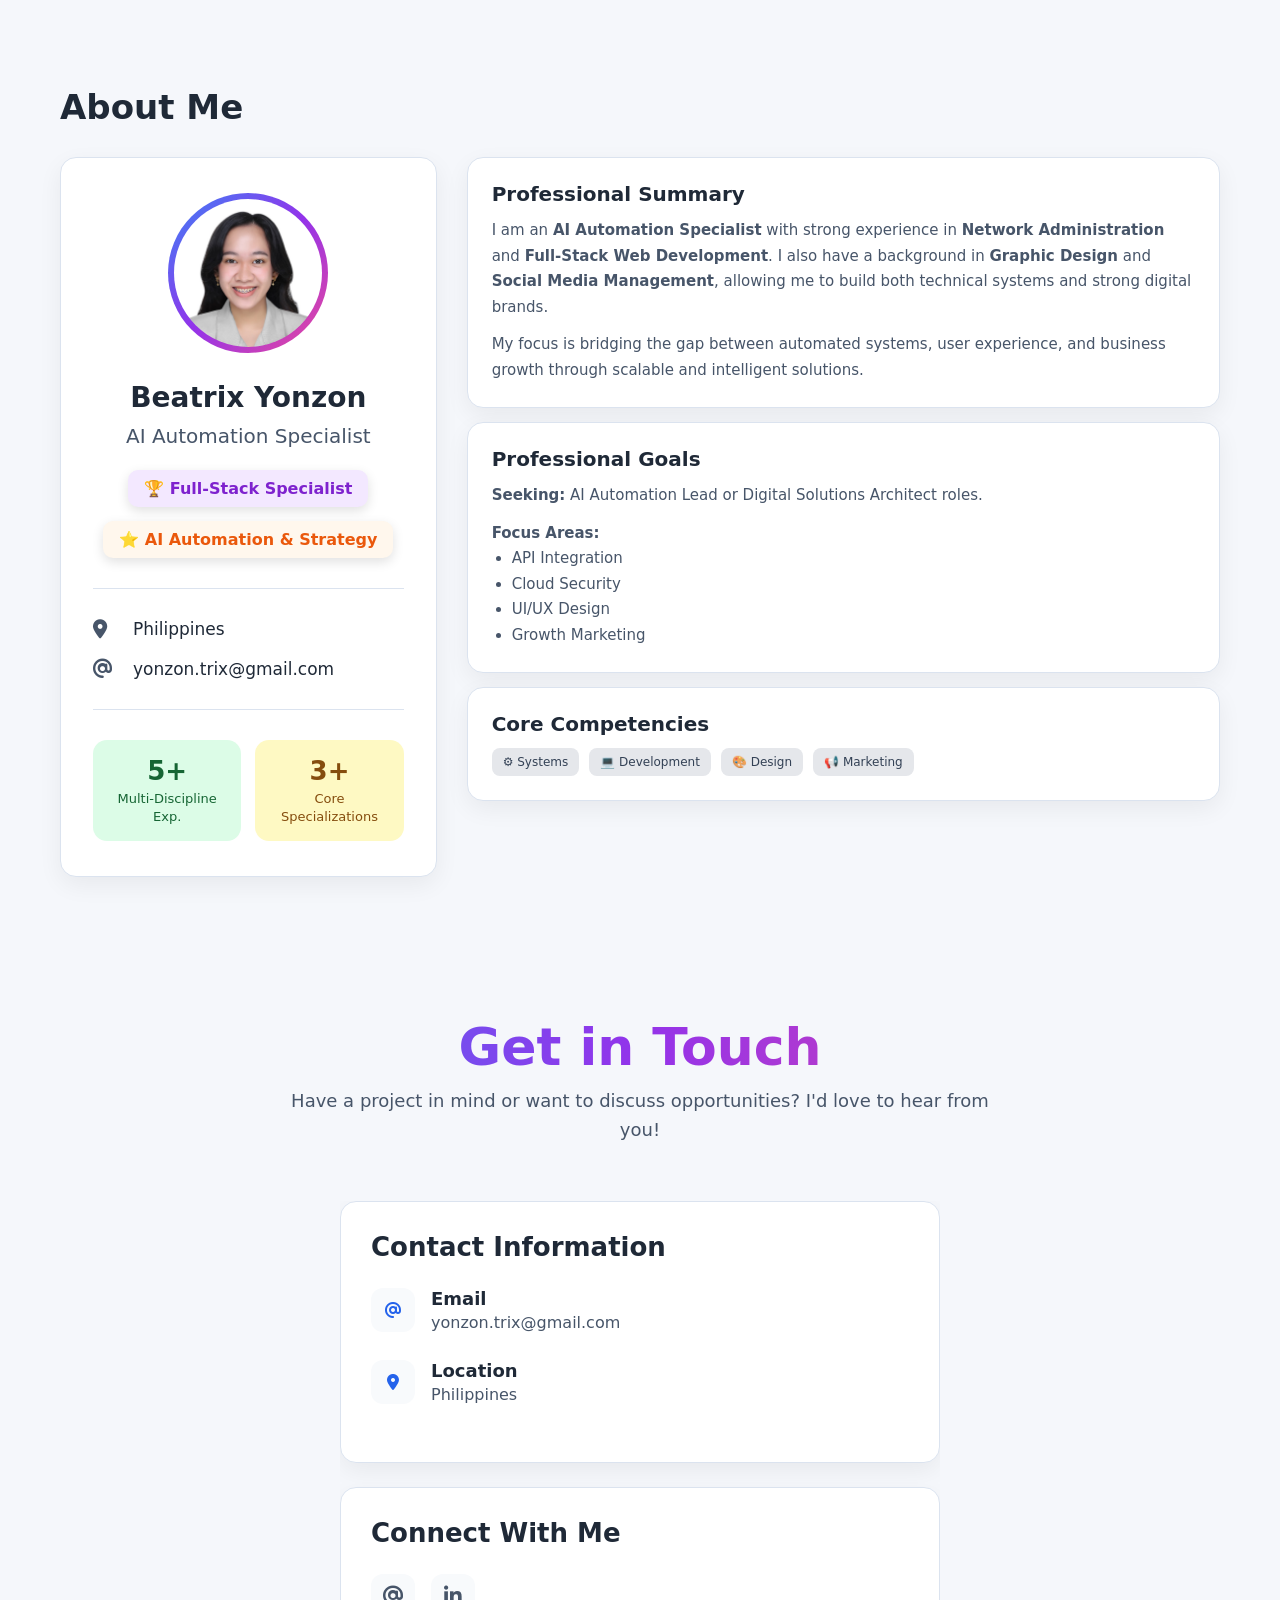
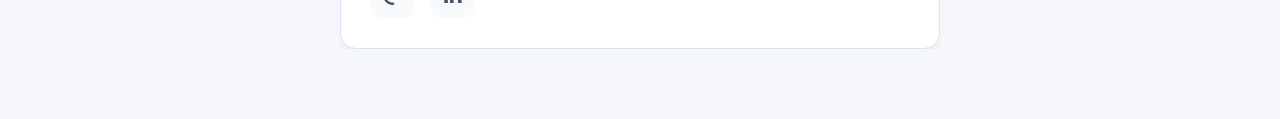
==== commit 67760549: "updated index project3" ====
--- a/index.html
+++ b/index.html
@@ -174,13 +174,35 @@
         </article>
 
         <article class="project-card">
-          <div class="card-header"><h3>AI Chatbot SaaS Platform</h3></div>
-          <p class="desc">Multi-tenant chatbot platform with custom knowledge base integration and real-time responses.</p>
-          <div class="links"><span class="link purple">SaaS</span><span class="link blue">AI/ML</span></div>
-          <span class="status">Completed</span>
-          <div class="tags"><span>Node.js</span><span>OpenAI API</span><span>MongoDB</span></div>
-          <div class="metrics"><div><strong>10+</strong><p>Clients</p></div><div><strong>99%</strong><p>Uptime</p></div><div><strong>2s</strong><p>Response</p></div></div>
-          <a href="#" class="details">View Details →</a>
+          <div class="card-header">
+            <h3>Facebook Group Marketing Automation System</h3>
+          </div>
+
+          <p class="desc">
+  End-to-end social media workflow automation that schedules, prepares, and manages Facebook Group inventory posts using n8n and Playwright, significantly reducing manual posting time while preserving human control over inventory and content accuracy.
+</p>
+          <div class="links">
+            <span class="link green">Automation</span>
+            <span class="link purple">Playwright</span>
+          </div>
+
+          <span class="status">Completed</span>
+
+          <div class="tags">
+            <span>Node.js</span>
+            <span>n8n</span>
+            <span>Playwright</span>
+            <span>Cloudtunnel</span>
+          </div>
+
+          <div class="metrics">
+            <div><strong>91</strong><p>Performance</p></div>
+            <div><strong>100</strong><p>SEO</p></div>
+            <div><strong>100</strong><p>Accessibility</p></div>
+          </div>
+
+        <a href="project3.html" class="details">View Details →</a>
+
         </article>
 
         <article class="project-card">
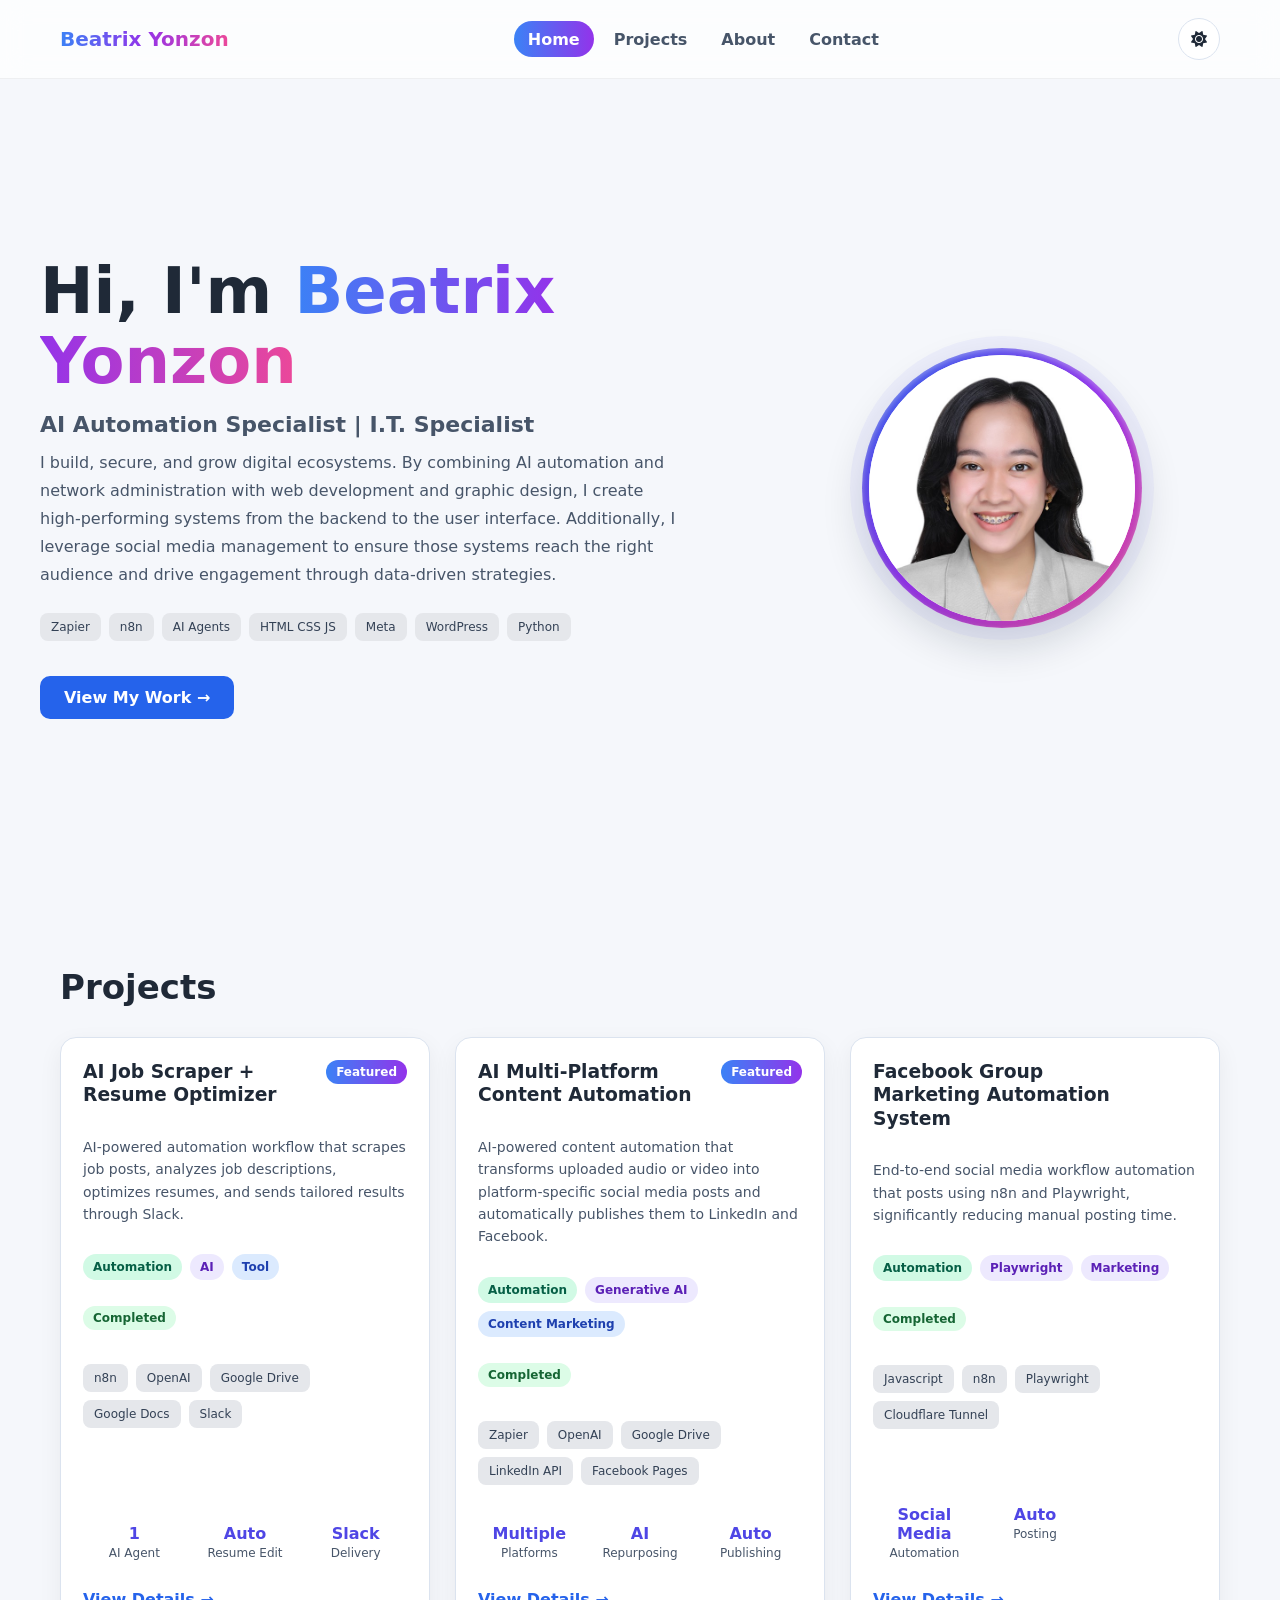
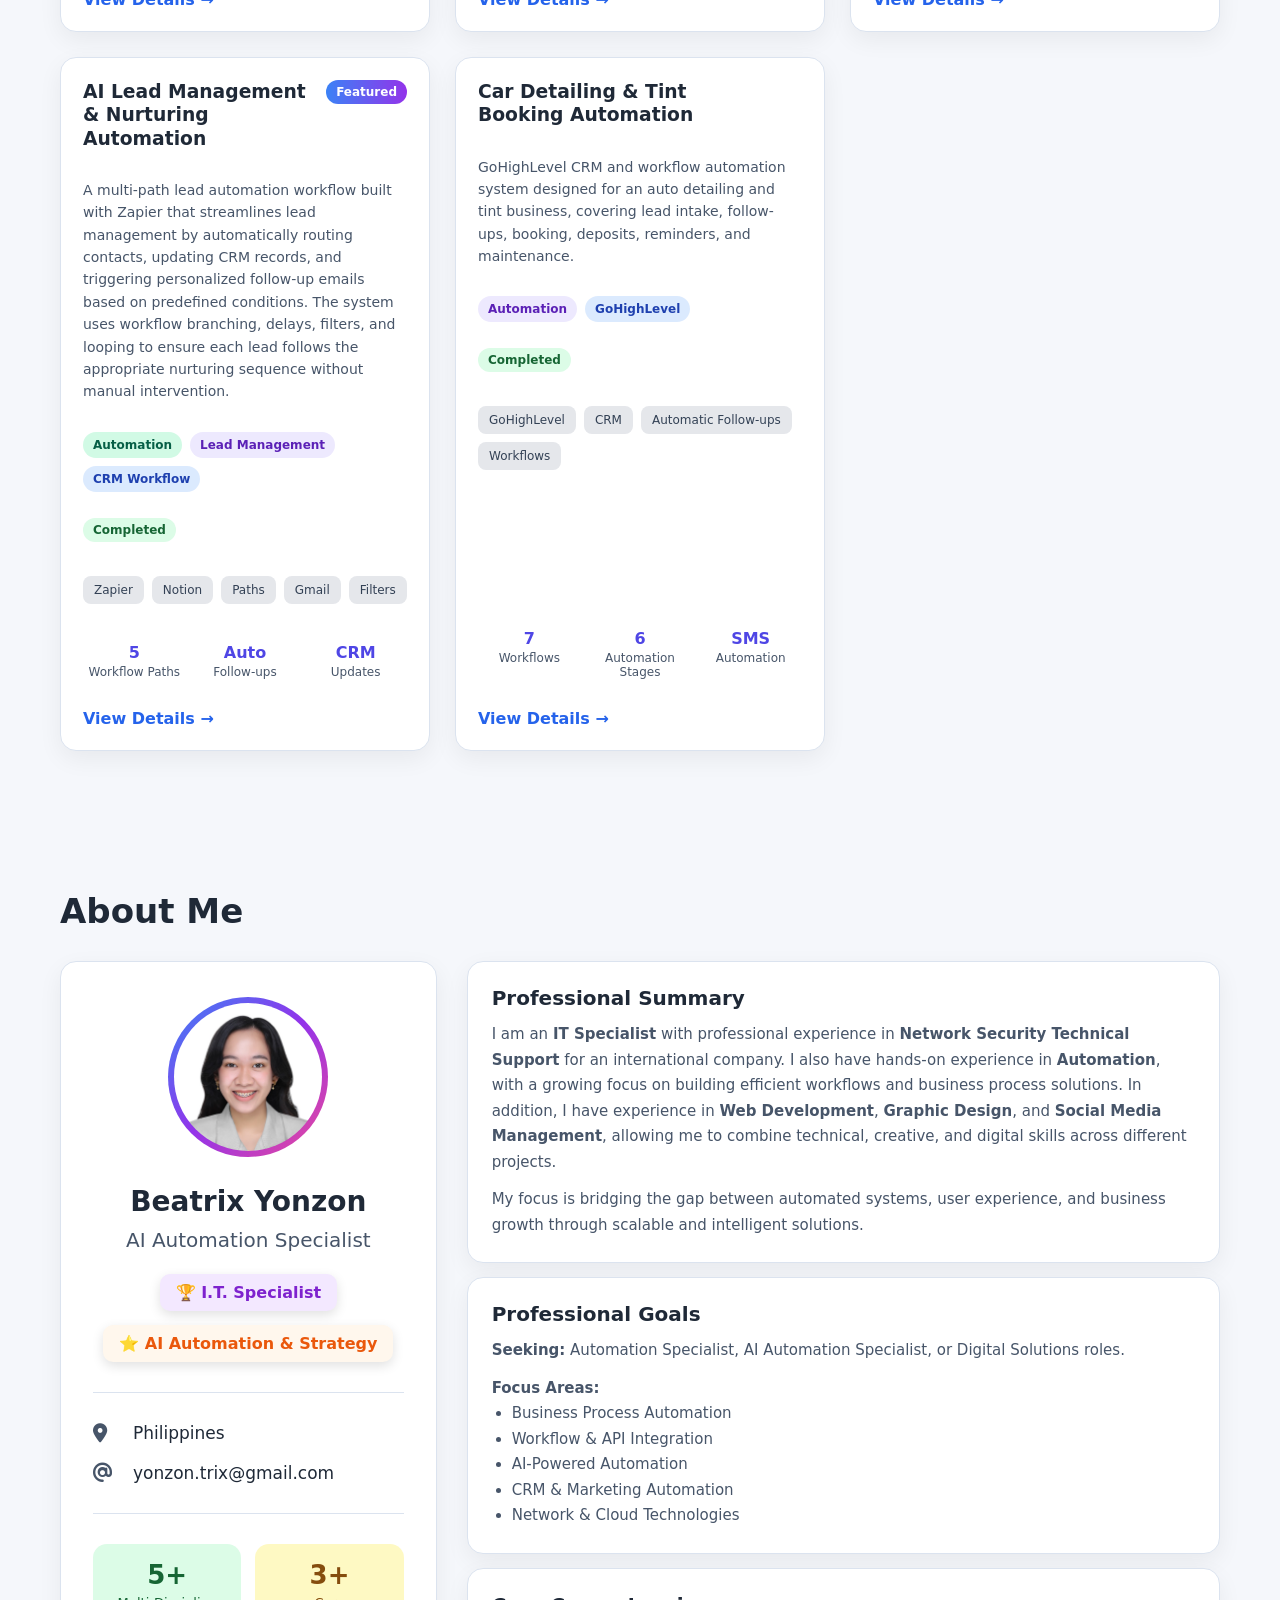
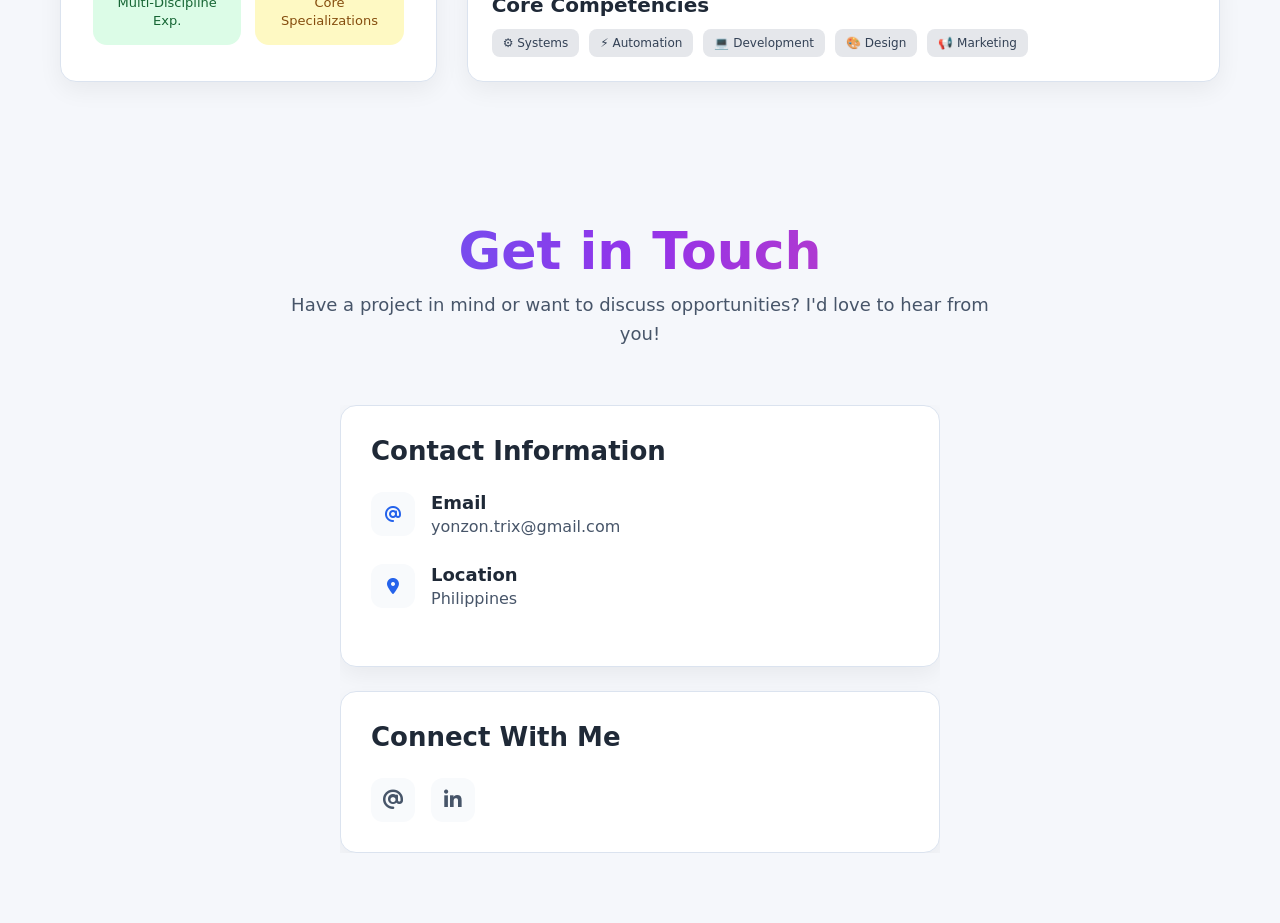
==== commit f60bc167: "updated portfolio" ====
--- a/index.html
+++ b/index.html
@@ -35,7 +35,7 @@
     <section id="hero" class="hero">
       <div class="hero-left split-left">
         <h1>Hi, I'm <span class="gradient-text">Beatrix Yonzon</span></h1>
-        <h2>AI Automation Specialist</h2>
+        <h2>AI Automation Specialist | I.T. Specialist </h2>
 
         <p class="description">
           I build, secure, and grow digital ecosystems. By combining AI automation and network administration
@@ -69,201 +69,202 @@
       <h2 class="section-title">Projects</h2>
 
       <div class="project-grid">
-        <div class="project-card">
+
+  <!-- PROJECT 1 -->
+  <article class="project-card">
+    <div class="card-header">
+      <h3>AI Job Scraper + Resume Optimizer</h3>
+      <span class="featured">Featured</span>
+    </div>
+
+    <p class="desc">
+      AI-powered automation workflow that scrapes job posts, analyzes job descriptions,
+      optimizes resumes, and sends tailored results through Slack.
+    </p>
+
+    <div class="links">
+      <span class="link green">Automation</span>
+      <span class="link purple">AI</span>
+      <span class="link blue">Tool</span>
+    </div>
+
+    <span class="status">Completed</span>
+
+    <div class="tags">
+      <span>n8n</span>
+      <span>OpenAI</span>
+      <span>Google Drive</span>
+      <span>Google Docs</span>
+      <span>Slack</span>
+    </div>
+
+    <div class="metrics">
+      <div><strong>1</strong><p>AI Agent</p></div>
+      <div><strong>Auto</strong><p>Resume Edit</p></div>
+      <div><strong>Slack</strong><p>Delivery</p></div>
+    </div>
+
+    <a href="project1.html" class="details">View Details →</a>
+  </article>
+
+  <!-- PROJECT 2 -->
+  <article class="project-card">
+    <div class="card-header">
+      <h3>AI Multi-Platform Content Automation</h3>
+      <span class="featured">Featured</span>
+    </div>
+
+    <p class="desc">
+      AI-powered content automation that transforms uploaded audio or video into
+      platform-specific social media posts and automatically publishes them to
+      LinkedIn and Facebook.
+    </p>
+
+    <div class="links">
+      <span class="link green">Automation</span>
+      <span class="link purple">Generative AI</span>
+      <span class="link blue">Content Marketing</span>
+    </div>
+
+    <span class="status">Completed</span>
+
+    <div class="tags">
+      <span>Zapier</span>
+      <span>OpenAI</span>
+      <span>Google Drive</span>
+      <span>LinkedIn API</span>
+      <span>Facebook Pages</span>
+    </div>
+
+    <div class="metrics">
+      <div><strong>Multiple</strong><p>Platforms</p></div>
+      <div><strong>AI</strong><p>Repurposing</p></div>
+      <div><strong>Auto</strong><p>Publishing</p></div>
+    </div>
+
+    <a href="project2.html" class="details">View Details →</a>
+  </article>
+
+
+  <!-- PROJECT 4 -->
+  <article class="project-card">
+    <div class="card-header">
+      <h3>Facebook Group Marketing Automation System</h3>
+    </div>
+
+    <p class="desc">
+      End-to-end social media workflow automation that posts using n8n and Playwright, significantly reducing manual posting time.
+    </p>
+
+    <div class="links">
+      <span class="link green">Automation</span>
+      <span class="link purple">Playwright</span>
+      <span class="link purple">Marketing</span>
+    </div>
+
+    <span class="status">Completed</span>
+
+    <div class="tags">
+      <span>Javascript</span>
+      <span>n8n</span>
+      <span>Playwright</span>
+      <span>Cloudflare Tunnel</span>
+    </div>
+
+    <div class="metrics">
+      <div><strong>Social Media</strong><p>Automation</p></div>
+      <div><strong>Auto</strong><p>Posting</p></div>
+        </div>
+
+    <a href="project3.html" class="details">View Details →</a>
+  </article>
+
+        <article class="project-card">
         <div class="card-header">
-          <h3>AI Job Scraper + Resume Optimizer</h3>
+          <h3>AI Lead Management & Nurturing Automation</h3>
           <span class="featured">Featured</span>
         </div>
 
         <p class="desc">
-          AI-powered automation workflow that scrapes job posts, analyzes job descriptions,
-          optimizes resumes, and sends tailored results through Slack.
-        </p>
+        A multi-path lead automation workflow built with Zapier that streamlines lead management 
+        by automatically routing contacts, updating CRM records, and triggering personalized follow-up 
+        emails based on predefined conditions. The system uses workflow branching, delays, filters, 
+        and looping to ensure each lead follows the appropriate nurturing sequence without manual intervention.        
+      </p>
 
         <div class="links">
           <span class="link green">Automation</span>
-          <span class="link purple">AI Agent</span>
-          <span class="link blue">Career Tech</span>
+          <span class="link purple">Lead Management</span>
+          <span class="link blue">CRM Workflow</span>
         </div>
 
         <span class="status">Completed</span>
 
         <div class="tags">
-          <span>n8n</span>
-          <span>OpenAI</span>
-          <span>Google Drive</span>
-          <span>Google Docs</span>
-          <span>Slack</span>
+          <span>Zapier</span>
+          <span>Notion</span>
+          <span>Paths</span>
+          <span>Gmail</span>
+          <span>Filters</span>
         </div>
 
         <div class="metrics">
-          <div><strong>1</strong><p>AI Agent</p></div>
-          <div><strong>Auto</strong><p>Resume Edit</p></div>
-          <div><strong>Slack</strong><p>Delivery</p></div>
-        </div>
-
-        <a href="project1.html" class="details">View Details →</a>
-      </div>
-        </article>
-
-        <div class="project-card">
-      <div class="card-header">
-        <h3>AI Lead Optimizer</h3>
-        <span class="featured">Featured</span>
-      </div>
-
-      <p class="desc">
-        Multi-path lead automation system that classifies, nurtures, and follows up with leads using AI and Zapier workflows, improving response time and conversion efficiency.
-      </p>
-
-      <div class="links">
-        <span class="link green">Automation</span>
-        <span class="link purple">AI Integration</span>
-        <span class="link blue">CRM Workflow</span>
-      </div>
-
-      <span class="status">Completed</span>
-
-      <div class="tags">
-        <span>Zapier</span>
-        <span>OpenAI</span>
-        <span>Notion</span>
-        <span>Gmail</span>
-        <span>Filters</span>
-      </div>
-
-      <div class="metrics">
-        <div><strong>5+</strong><p>Paths</p></div>
+        <div><strong>5</strong><p>Workflow Paths</p></div>
         <div><strong>Auto</strong><p>Follow-ups</p></div>
-        <div><strong>AI</strong><p>Lead Scoring</p></div>
-      </div>
-
-      <a href="project2.html" class="details">View Details →</a>
-      
-    </div>
+        <div><strong>CRM</strong><p>Updates</p></div>
+        </div>
+
+        <a href="project5.html" class="details">
+          View Details →
+        </a>
+      </article>
+
         <article class="project-card">
-          <div class="card-header">
-            <h3>Professional Portfolio Website</h3>
-          </div>
-
-          <p class="desc">Modern SEO-optimized portfolio built with Next.js, featuring dark mode and optimized performance.</p>
-
-          <div class="links">
-            <span class="link green">Open Source</span>
-            <span class="link purple">Side Project</span>
-            <span class="link blue">Frontend</span>
-          </div>
-
-          <span class="status">Completed</span>
-
-          <div class="tags">
-            <span>Next.js</span>
-            <span>React</span>
-            <span>TypeScript</span>
-            <span>Tailwind</span>
-          </div>
-
-          <div class="metrics">
-            <div><strong>91</strong><p>Performance</p></div>
-            <div><strong>100</strong><p>SEO</p></div>
-            <div><strong>100</strong><p>Accessibility</p></div>
-          </div>
-
-        <a href="project2.html" class="details">View Details →</a>
-
-        </article>
-
-        <article class="project-card">
-          <div class="card-header">
-            <h3>Facebook Group Marketing Automation System</h3>
-          </div>
-
-          <p class="desc">
-  End-to-end social media workflow automation that schedules, prepares, and manages Facebook Group inventory posts using n8n and Playwright, significantly reducing manual posting time while preserving human control over inventory and content accuracy.
-</p>
-          <div class="links">
-            <span class="link green">Automation</span>
-            <span class="link purple">Playwright</span>
-          </div>
-
-          <span class="status">Completed</span>
-
-          <div class="tags">
-            <span>Node.js</span>
-            <span>n8n</span>
-            <span>Playwright</span>
-            <span>Cloudtunnel</span>
-          </div>
-
-          <div class="metrics">
-            <div><strong>91</strong><p>Performance</p></div>
-            <div><strong>100</strong><p>SEO</p></div>
-            <div><strong>100</strong><p>Accessibility</p></div>
-          </div>
-
-        <a href="project3.html" class="details">View Details →</a>
-
-        </article>
-
-        <article class="project-card">
-          <div class="card-header"><h3>E-Commerce Analytics Dashboard</h3></div>
-          <p class="desc">Real-time dashboard for tracking sales, customer behavior, and product performance.</p>
-          <div class="links"><span class="link blue">Frontend</span><span class="link purple">Dashboard</span></div>
-          <span class="status">Completed</span>
-          <div class="tags"><span>React</span><span>Chart.js</span><span>Firebase</span></div>
-          <div class="metrics"><div><strong>50K+</strong><p>Users</p></div><div><strong>1M+</strong><p>Data Points</p></div><div><strong>5</strong><p>Charts</p></div></div>
-          <a href="#" class="details">View Details →</a>
-        </article>
-
-        <article class="project-card">
-          <div class="card-header"><h3>Task Management System</h3></div>
-          <p class="desc">Collaborative task management app with real-time updates and team tracking.</p>
-          <div class="links"><span class="link green">Open Source</span><span class="link purple">Productivity</span></div>
-          <span class="status">Completed</span>
-          <div class="tags"><span>Vue.js</span><span>Firebase</span><span>Tailwind</span></div>
-          <div class="metrics"><div><strong>1K+</strong><p>Tasks</p></div><div><strong>200+</strong><p>Users</p></div><div><strong>10</strong><p>Teams</p></div></div>
-          <a href="#" class="details">View Details →</a>
-        </article>
-
-        <article class="project-card">
-          <div class="card-header"><h3>Car Detailing Booking System</h3></div>
-          <p class="desc">Online booking and scheduling system tailored for car detailing businesses.</p>
-          <div class="links"><span class="link purple">Business</span><span class="link blue">Web App</span></div>
-          <span class="status">Completed</span>
-          <div class="tags"><span>PHP</span><span>MySQL</span><span>Bootstrap</span></div>
-          <div class="metrics"><div><strong>300+</strong><p>Bookings</p></div><div><strong>20+</strong><p>Clients</p></div><div><strong>5★</strong><p>Rating</p></div></div>
-          <a href="#" class="details">View Details →</a>
-        </article>
-
-        <article class="project-card">
-          <div class="card-header"><h3>AI Image Generator Tool</h3></div>
-          <p class="desc">Web-based AI tool that generates high-quality images from text prompts.</p>
-          <div class="links"><span class="link blue">AI/ML</span><span class="link purple">Tool</span></div>
-          <span class="status">Completed</span>
-          <div class="tags"><span>Python</span><span>Stable Diffusion</span><span>Flask</span></div>
-          <div class="metrics"><div><strong>5K+</strong><p>Images</p></div><div><strong>500+</strong><p>Users</p></div><div><strong>4s</strong><p>Gen Time</p></div></div>
-          <a href="#" class="details">View Details →</a>
-        </article>
-
-        <article class="project-card">
-          <div class="card-header"><h3>Portfolio CMS Backend</h3></div>
-          <p class="desc">Headless CMS for managing portfolio content dynamically with API integration.</p>
-          <div class="links"><span class="link green">Open Source</span><span class="link blue">Backend</span></div>
-          <span class="status">Completed</span>
-          <div class="tags"><span>Node.js</span><span>Express</span><span>MongoDB</span></div>
-          <div class="metrics"><div><strong>10+</strong><p>Endpoints</p></div><div><strong>100%</strong><p>API Coverage</p></div><div><strong>Fast</strong><p>Response</p></div></div>
-          <a href="#" class="details">View Details →</a>
-        </article>
-
-        <article class="project-card">
-          <div class="card-header"><h3>Mobile Expense Tracker</h3></div>
-          <p class="desc">Cross-platform mobile app for tracking expenses and financial insights.</p>
-          <div class="links"><span class="link purple">Mobile</span><span class="link blue">App</span></div>
-          <span class="status">Completed</span>
-          <div class="tags"><span>Flutter</span><span>Dart</span><span>SQLite</span></div>
-          <div class="metrics"><div><strong>1K+</strong><p>Downloads</p></div><div><strong>4.8★</strong><p>Rating</p></div><div><strong>Daily</strong><p>Usage</p></div></div>
-          <a href="#" class="details">View Details →</a>
-        </article>
+  <div class="card-header">
+    <h3>Car Detailing &amp; Tint Booking Automation</h3>
+  </div>
+
+  <p class="desc">
+    GoHighLevel CRM and workflow automation system designed for an
+    auto detailing and tint business, covering lead intake,
+    follow-ups, booking, deposits, reminders, and maintenance.
+  </p>
+
+  <div class="links">
+    <span class="link purple">Automation</span>
+    <span class="link blue">GoHighLevel</span>
+  </div>
+
+  <span class="status">Completed</span>
+
+  <div class="tags">
+    <span>GoHighLevel</span>
+    <span>CRM</span>
+    <span>Automatic Follow-ups</span>
+    <span>Workflows</span>
+  </div>
+
+  <div class="metrics">
+    <div>
+      <strong>7</strong>
+      <p>Workflows</p>
+    </div>
+
+    <div>
+      <strong>6</strong>
+      <p>Automation Stages</p>
+    </div>
+
+    <div>
+      <strong>SMS</strong>
+      <p>Automation</p>
+    </div>
+  </div>
+
+  <a href="project6.html" class="details">
+    View Details →
+  </a>
+
       </div>
     </section>
 
@@ -281,7 +282,7 @@
           <p class="about-role">AI Automation Specialist</p>
 
           <div class="about-badges">
-            <span class="about-badge purple">🏆 Full-Stack Specialist</span>
+            <span class="about-badge purple">🏆 I.T. Specialist</span>
             <span class="about-badge orange">⭐ AI Automation & Strategy</span>
           </div>
 
@@ -310,29 +311,34 @@
         <div class="about-content">
           <div class="section-box">
             <h3>Professional Summary</h3>
-            <p>
-              I am an <strong>AI Automation Specialist</strong> with strong experience in <strong>Network Administration</strong>
-              and <strong>Full-Stack Web Development</strong>. I also have a background in <strong>Graphic Design</strong>
-              and <strong>Social Media Management</strong>, allowing me to build both technical systems and strong digital brands.
-            </p>
+         <p>
+  I am an <strong>IT Specialist</strong> with professional experience in 
+  <strong>Network Security Technical Support</strong> for an international company. 
+  I also have hands-on experience in <strong>Automation</strong>, with a growing focus 
+  on building efficient workflows and business process solutions. In addition, I have 
+  experience in <strong>Web Development</strong>, <strong>Graphic Design</strong>, and 
+  <strong>Social Media Management</strong>, allowing me to combine technical, creative, 
+  and digital skills across different projects.
+</p>
 
             <p>
               My focus is bridging the gap between automated systems, user experience, and business growth through scalable
               and intelligent solutions.
             </p>
           </div>
-
           <div class="section-box">
-            <h3>Professional Goals</h3>
-            <p><strong>Seeking:</strong> AI Automation Lead or Digital Solutions Architect roles.</p>
-            <p><strong>Focus Areas:</strong></p>
-
-            <ul>
-              <li>API Integration</li>
-              <li>Cloud Security</li>
-              <li>UI/UX Design</li>
-              <li>Growth Marketing</li>
-            </ul>
+
+        <h3>Professional Goals</h3>
+<p><strong>Seeking:</strong> Automation Specialist, AI Automation Specialist, or Digital Solutions roles.</p>
+<p><strong>Focus Areas:</strong></p>
+
+<ul>
+  <li>Business Process Automation</li>
+  <li>Workflow &amp; API Integration</li>
+  <li>AI-Powered Automation</li>
+  <li>CRM &amp; Marketing Automation</li>
+  <li>Network &amp; Cloud Technologies</li>
+</ul>
           </div>
 
           <div class="section-box">
@@ -340,6 +346,7 @@
 
             <div class="icons">
               <span>⚙️ Systems</span>
+              <span>⚡ Automation</span>
               <span>💻 Development</span>
               <span>🎨 Design</span>
               <span>📢 Marketing</span>
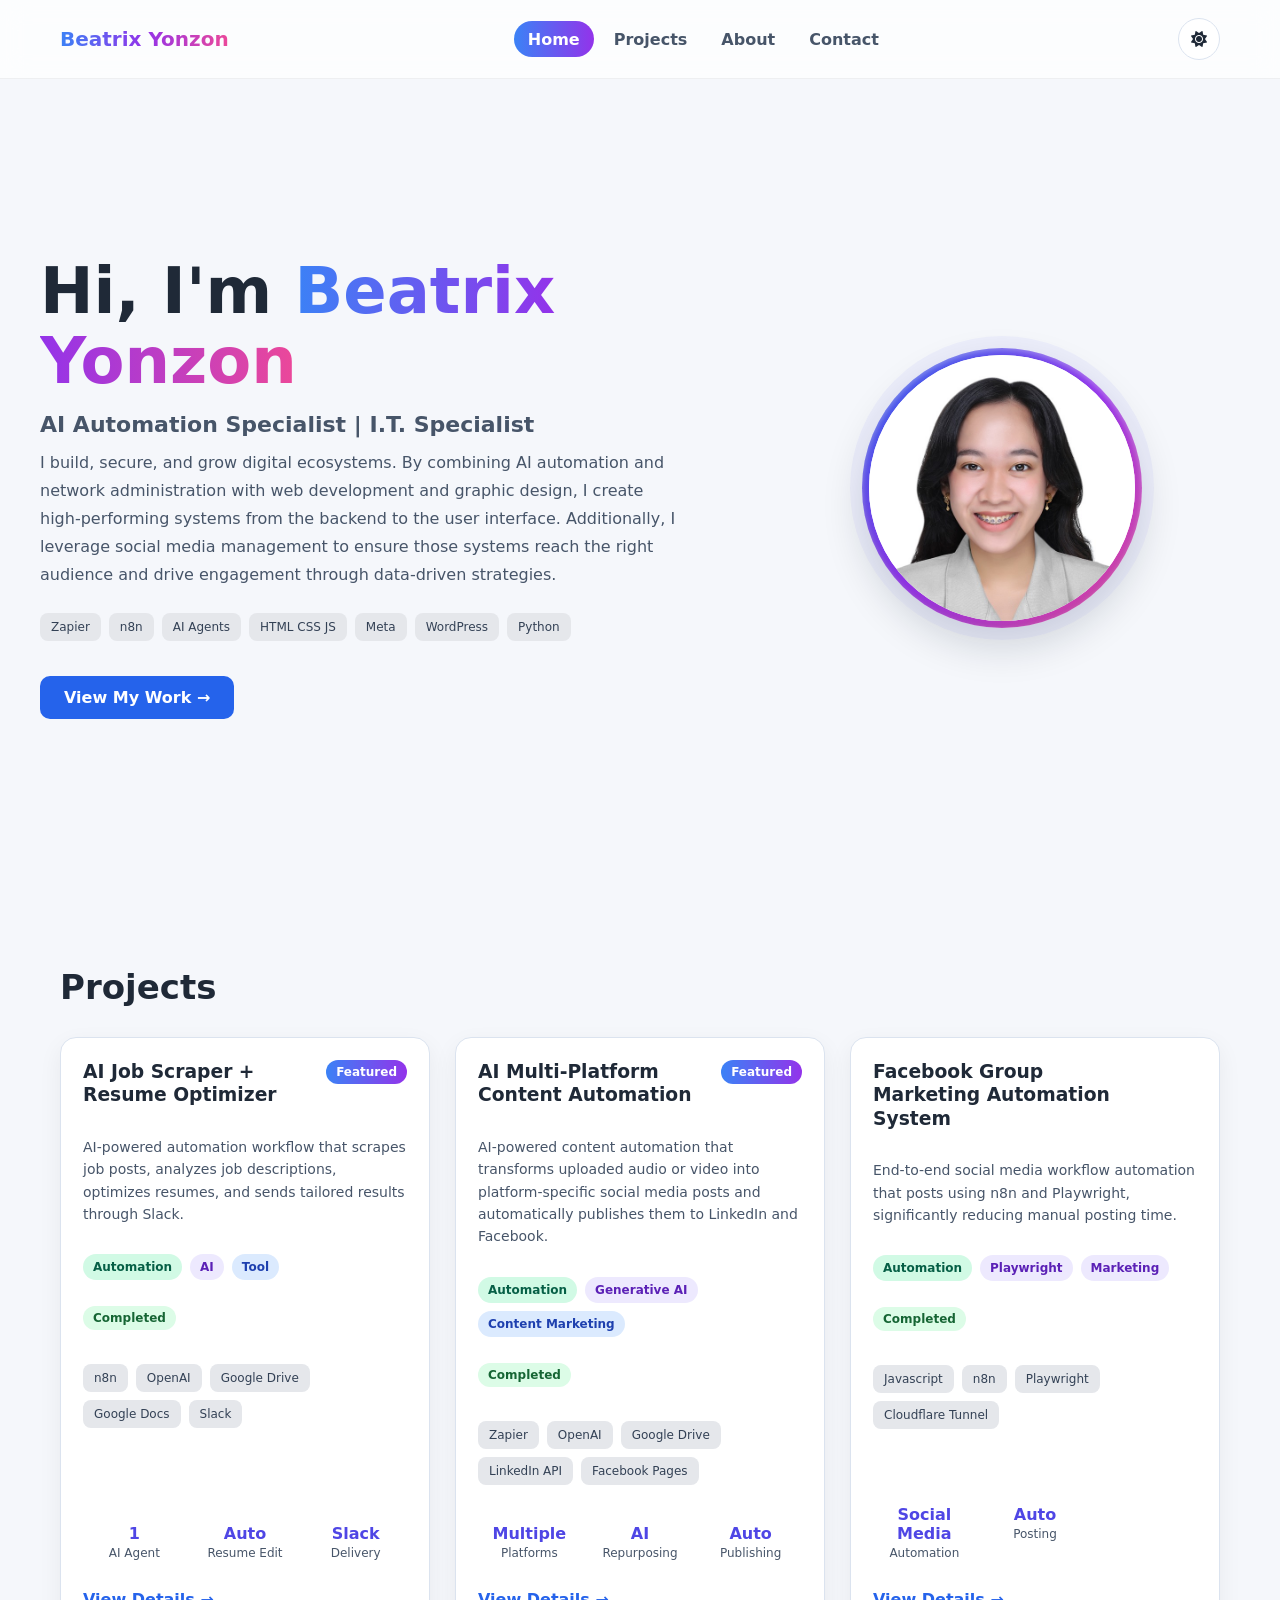
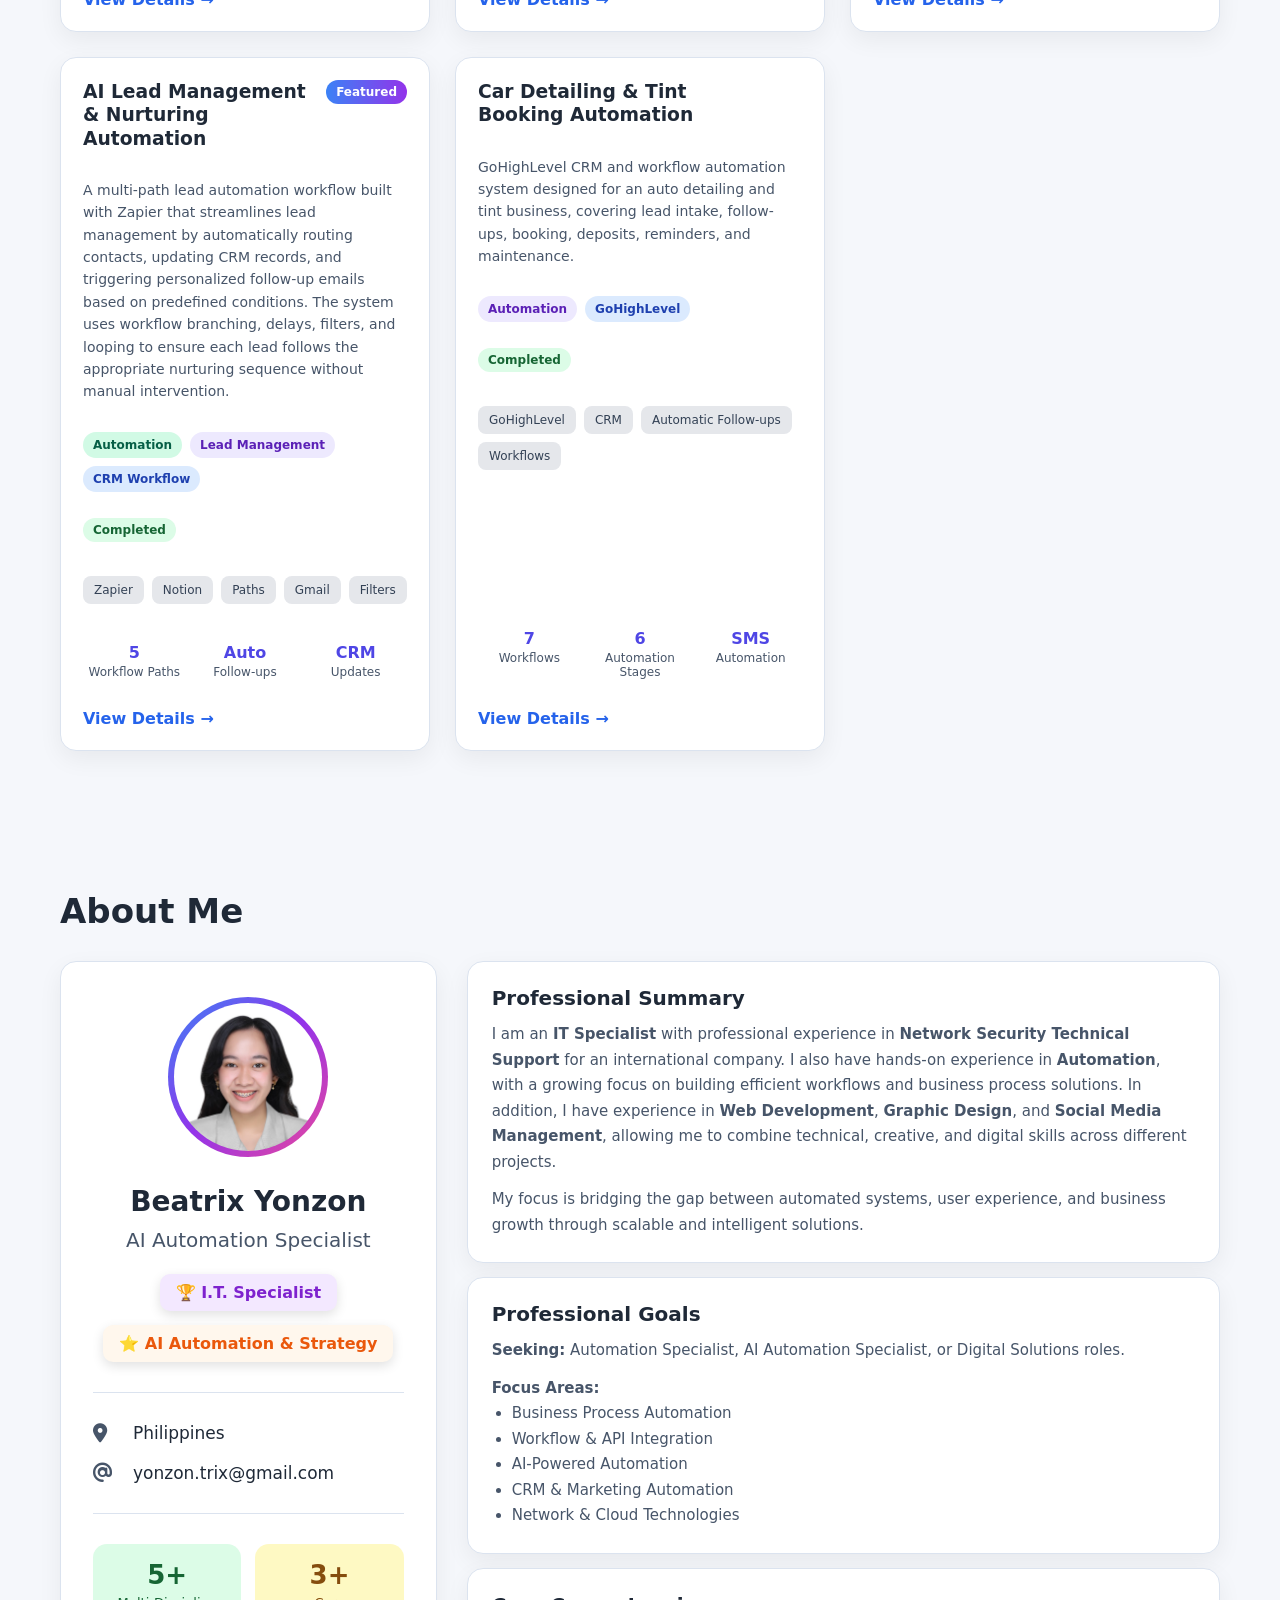
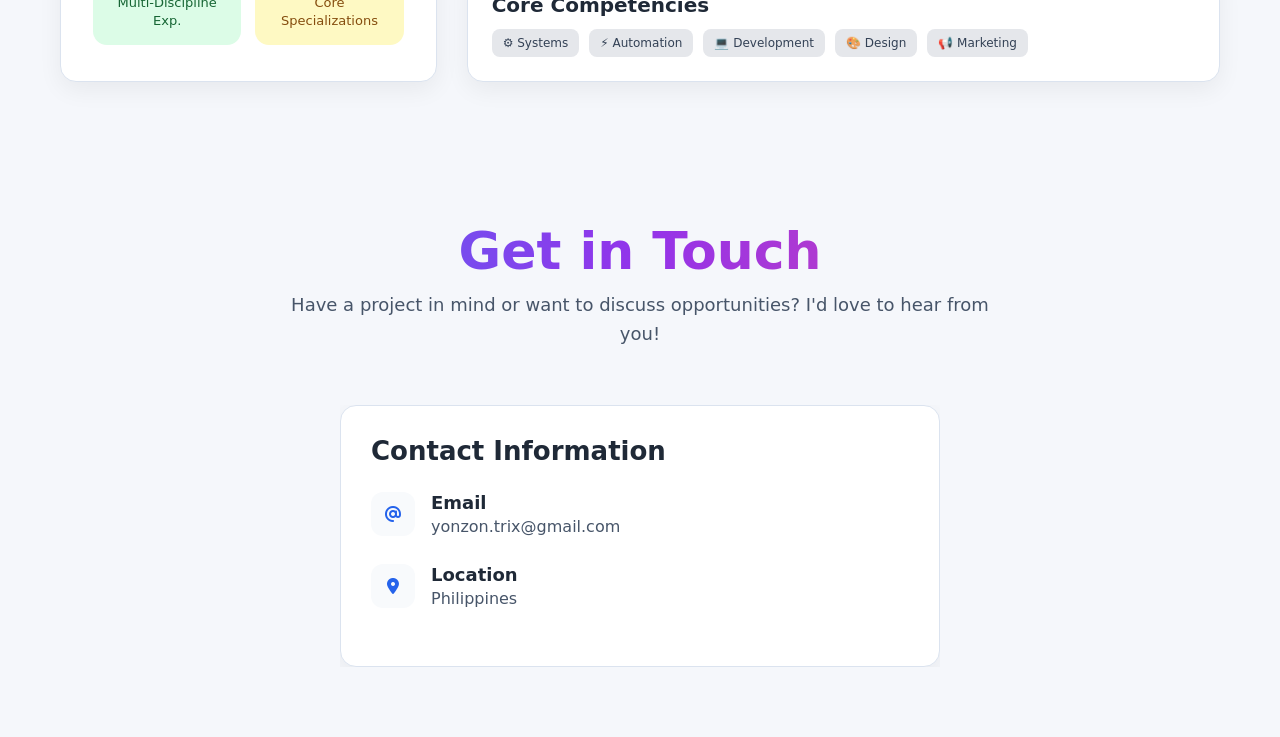
==== commit c59e08aa: "removed connext with me" ====
--- a/index.html
+++ b/index.html
@@ -389,19 +389,7 @@
             </div>
           </div>
 
-          <div class="contact-card">
-            <h3>Connect With Me</h3>
-
-            <div class="social-icons">
-              <a href="mailto:yonzon.trix@gmail.com" aria-label="Email">
-                <i class="fa-solid fa-at"></i>
-              </a>
-
-              <a href="#" aria-label="LinkedIn">
-                <i class="fa-brands fa-linkedin-in"></i>
-              </a>
-            </div>
-          </div>
+
         </div>
 
       </div>
@@ -411,3 +399,4 @@
   <script src="js.js"></script>
 </body>
 </html>
+
--- a/css.css
+++ b/css.css
@@ -846,3 +846,5 @@
     transform: none;
   }
 }
+
+
